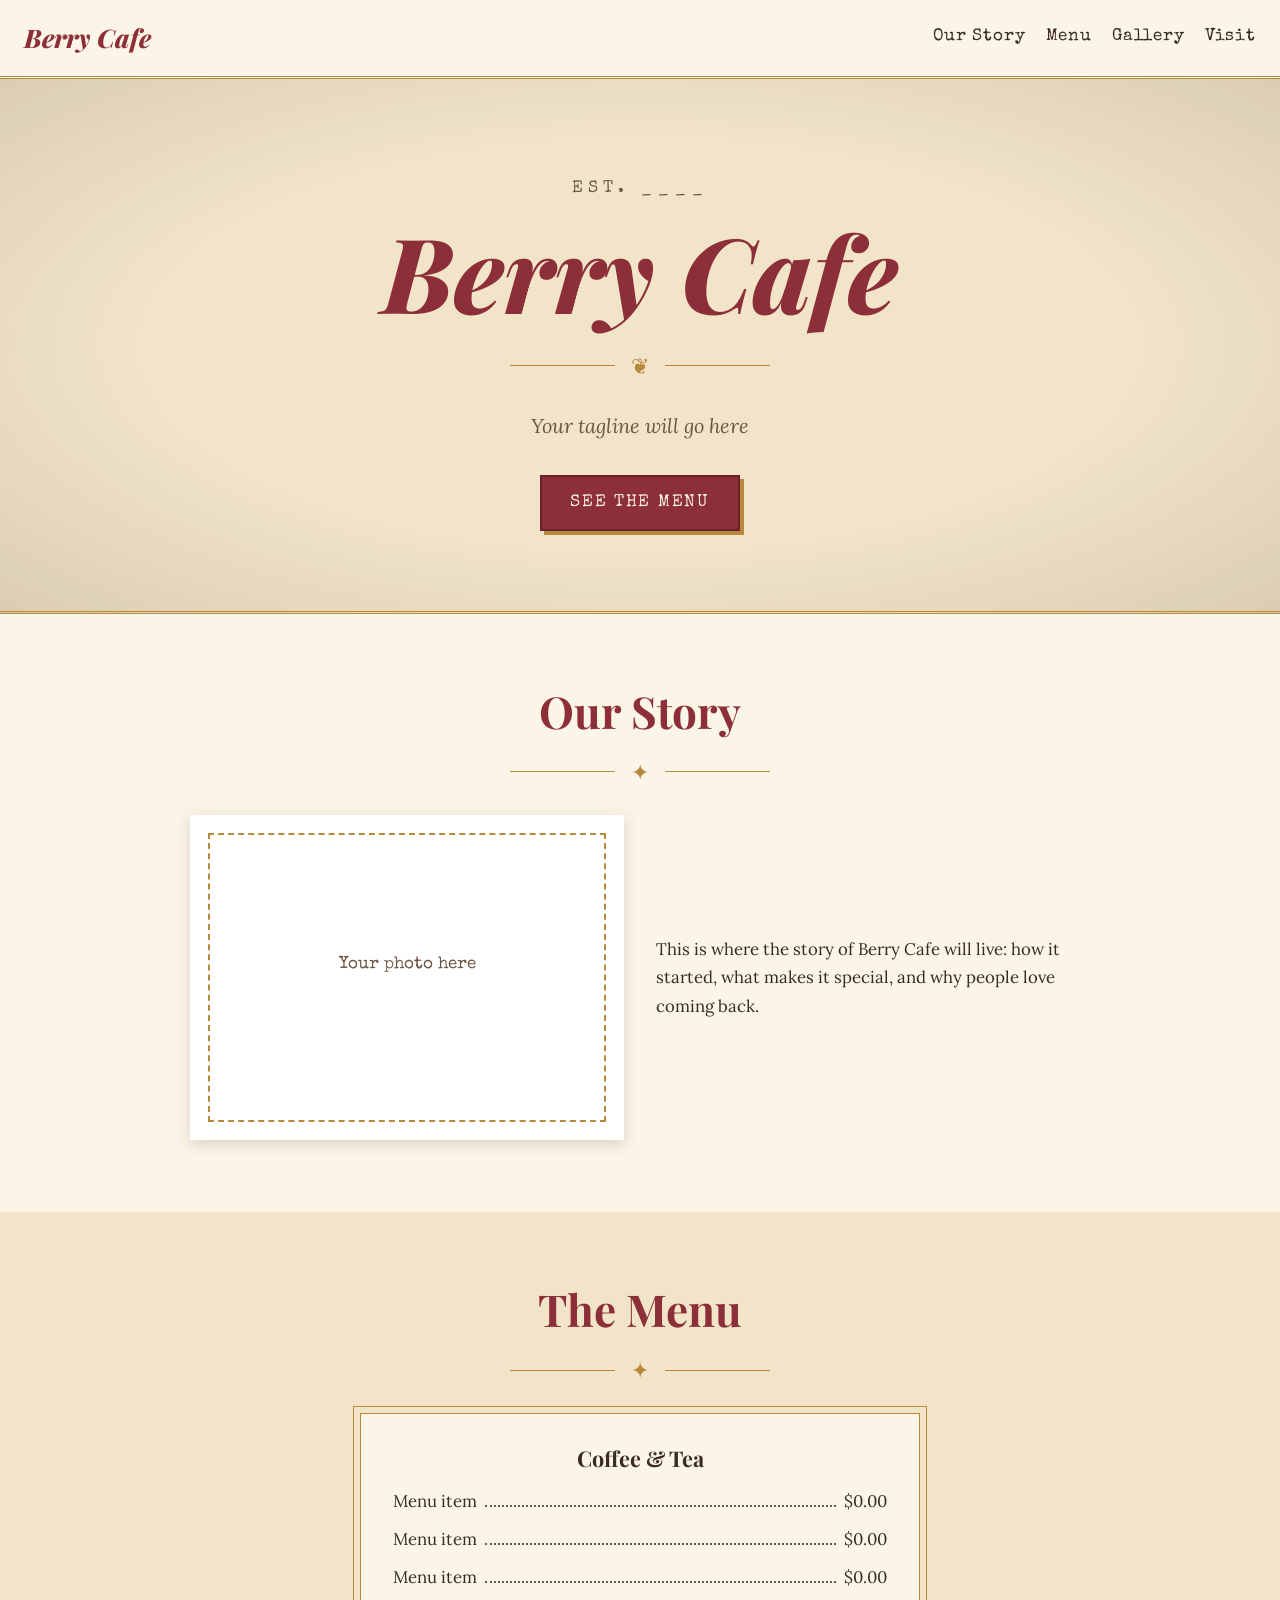
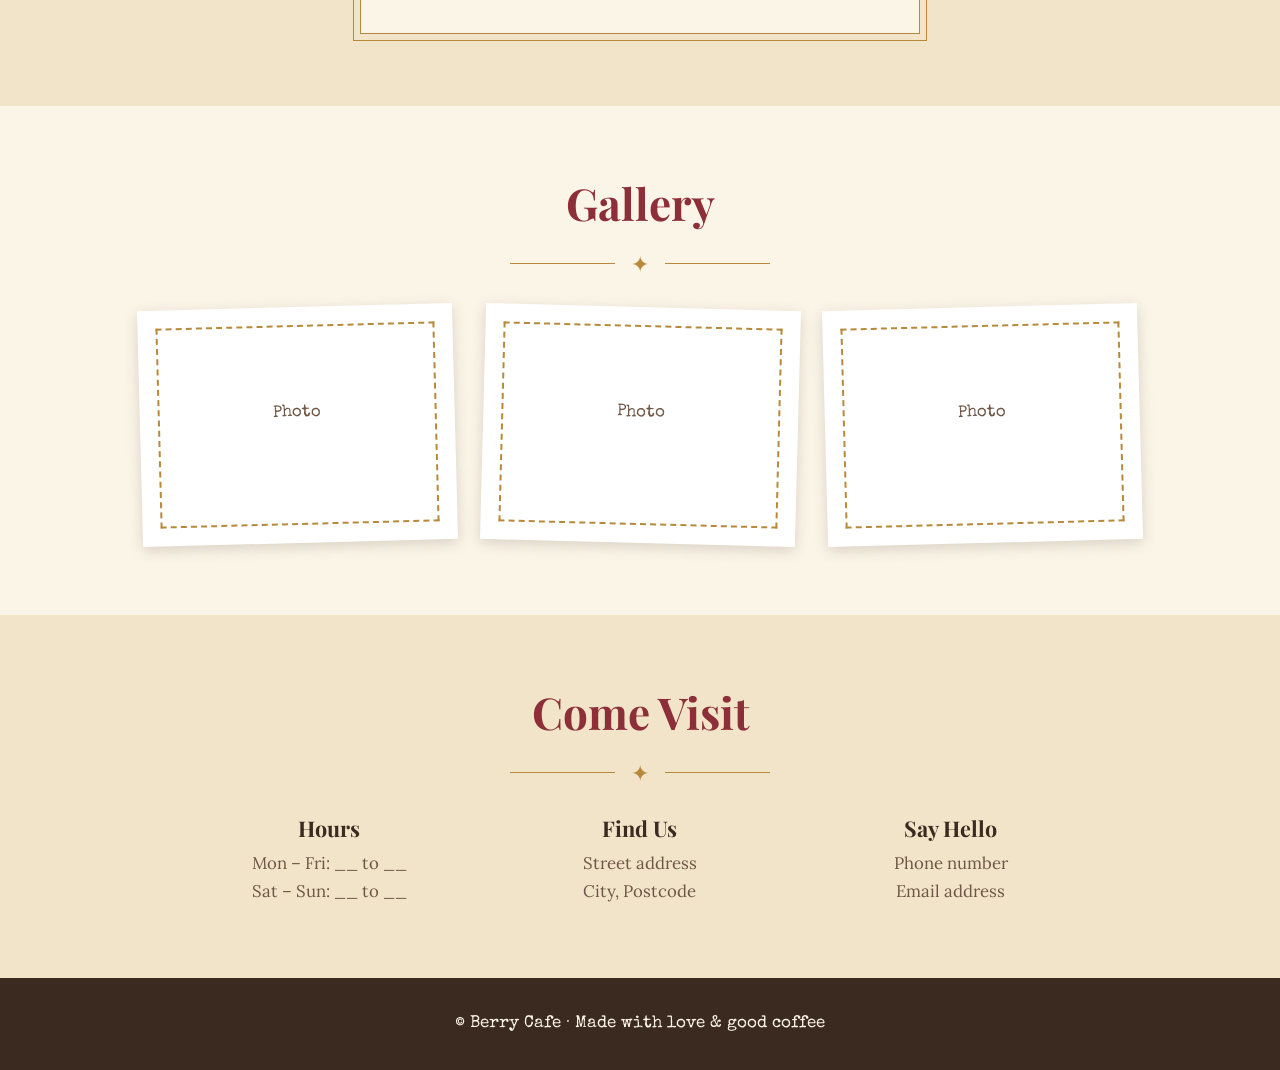
==== index.html @ 7a26924e "Set up Berry Cafe starter site with vintage theme Add a plain HTML/CSS homepage skeleton (hero, stor" ====
<!DOCTYPE html>
<html lang="en">
<head>
  <meta charset="UTF-8">
  <meta name="viewport" content="width=device-width, initial-scale=1.0">
  <title>Berry Cafe</title>
  <meta name="description" content="Berry Cafe — a cozy, vintage-style cafe.">

  <link rel="preconnect" href="https://fonts.googleapis.com">
  <link rel="preconnect" href="https://fonts.gstatic.com" crossorigin>
  <link href="https://fonts.googleapis.com/css2?family=Lora:ital,wght@0,400;0,600;1,400&family=Playfair+Display:ital,wght@0,600;0,800;1,600&family=Special+Elite&display=swap" rel="stylesheet">
  <link rel="stylesheet" href="css/styles.css">
</head>
<body>

  <header class="site-header">
    <a href="#top" class="wordmark">Berry Cafe</a>
    <nav>
      <a href="#story">Our Story</a>
      <a href="#menu">Menu</a>
      <a href="#gallery">Gallery</a>
      <a href="#visit">Visit</a>
    </nav>
  </header>

  <main id="top">

    <!-- HERO: the big welcome banner at the top of the page -->
    <section class="hero">
      <p class="eyebrow">Est. ____</p>
      <h1>Berry Cafe</h1>
      <div class="rule"><span>&#10086;</span></div>
      <p class="tagline">Your tagline will go here</p>
      <a href="#menu" class="button">See the Menu</a>
    </section>

    <!-- OUR STORY -->
    <section id="story" class="section">
      <h2>Our Story</h2>
      <div class="rule"><span>&#10022;</span></div>
      <div class="two-col">
        <div class="photo-frame placeholder">Your photo here</div>
        <p>This is where the story of Berry Cafe will live: how it started, what makes it special, and why people love coming back.</p>
      </div>
    </section>

    <!-- MENU -->
    <section id="menu" class="section section-alt">
      <h2>The Menu</h2>
      <div class="rule"><span>&#10022;</span></div>
      <div class="menu-card">
        <h3>Coffee &amp; Tea</h3>
        <ul class="menu-list">
          <li><span>Menu item</span><span class="dots"></span><span>$0.00</span></li>
          <li><span>Menu item</span><span class="dots"></span><span>$0.00</span></li>
          <li><span>Menu item</span><span class="dots"></span><span>$0.00</span></li>
        </ul>
      </div>
    </section>

    <!-- GALLERY -->
    <section id="gallery" class="section">
      <h2>Gallery</h2>
      <div class="rule"><span>&#10022;</span></div>
      <div class="gallery">
        <div class="photo-frame placeholder">Photo</div>
        <div class="photo-frame placeholder">Photo</div>
        <div class="photo-frame placeholder">Photo</div>
      </div>
    </section>

    <!-- VISIT US -->
    <section id="visit" class="section section-alt">
      <h2>Come Visit</h2>
      <div class="rule"><span>&#10022;</span></div>
      <div class="visit">
        <div>
          <h3>Hours</h3>
          <p>Mon &ndash; Fri: __ to __<br>Sat &ndash; Sun: __ to __</p>
        </div>
        <div>
          <h3>Find Us</h3>
          <p>Street address<br>City, Postcode</p>
        </div>
        <div>
          <h3>Say Hello</h3>
          <p>Phone number<br>Email address</p>
        </div>
      </div>
    </section>

  </main>

  <footer class="site-footer">
    <p>&copy; Berry Cafe &middot; Made with love &amp; good coffee</p>
  </footer>

</body>
</html>
---- css/styles.css ----
/* ==========================================================
   Berry Cafe — styles
   The colors and fonts below set the whole vintage look.
   Change a value here and it updates everywhere on the site.
   ========================================================== */

:root {
  --paper:      #fbf5e8;  /* main background — old paper */
  --cream:      #f1e4c9;  /* alternate section background */
  --ink:        #3b2a20;  /* main text — dark coffee */
  --ink-soft:   #6e5646;  /* softer text */
  --berry:      #8c2f39;  /* signature berry red */
  --berry-dark: #6b1f2a;
  --gold:       #b8893a;  /* antique gold accents */

  --font-display: "Playfair Display", Georgia, serif;
  --font-body:    "Lora", Georgia, serif;
  --font-type:    "Special Elite", "Courier New", monospace;
}

* { box-sizing: border-box; }

html { scroll-behavior: smooth; }

body {
  margin: 0;
  background: var(--paper);
  color: var(--ink);
  font-family: var(--font-body);
  font-size: 1.05rem;
  line-height: 1.7;
}

img { max-width: 100%; display: block; }

h1, h2, h3 {
  font-family: var(--font-display);
  line-height: 1.15;
  margin: 0;
}

/* ---------- Header ---------- */

.site-header {
  position: sticky;
  top: 0;
  z-index: 10;
  display: flex;
  flex-wrap: wrap;
  align-items: center;
  justify-content: space-between;
  gap: 0.75rem 1.5rem;
  padding: 1rem 1.5rem;
  background: var(--paper);
  border-bottom: 3px double var(--gold);
}

.wordmark {
  font-family: var(--font-display);
  font-style: italic;
  font-weight: 800;
  font-size: 1.6rem;
  color: var(--berry);
  text-decoration: none;
}

.site-header nav {
  display: flex;
  flex-wrap: wrap;
  gap: 0.25rem 1.25rem;
}

.site-header nav a {
  font-family: var(--font-type);
  color: var(--ink);
  text-decoration: none;
  letter-spacing: 0.05em;
}

.site-header nav a:hover { color: var(--berry); }

/* ---------- Hero ---------- */

.hero {
  text-align: center;
  padding: 6rem 1.5rem 5rem;
  background:
    radial-gradient(ellipse at center, transparent 55%, rgba(59, 42, 32, 0.12) 100%),
    var(--cream);
  border-bottom: 3px double var(--gold);
}

.eyebrow {
  font-family: var(--font-type);
  letter-spacing: 0.3em;
  text-transform: uppercase;
  color: var(--ink-soft);
  margin: 0 0 0.5rem;
}

.hero h1 {
  font-size: clamp(3rem, 12vw, 6.5rem);
  font-weight: 800;
  font-style: italic;
  color: var(--berry);
}

.tagline {
  font-style: italic;
  font-size: 1.25rem;
  color: var(--ink-soft);
  margin: 0 0 2rem;
}

.button {
  display: inline-block;
  padding: 0.75rem 1.75rem;
  font-family: var(--font-type);
  letter-spacing: 0.1em;
  text-transform: uppercase;
  text-decoration: none;
  color: var(--paper);
  background: var(--berry);
  border: 2px solid var(--berry-dark);
  box-shadow: 4px 4px 0 var(--gold);
  transition: transform 0.15s, box-shadow 0.15s;
}

.button:hover {
  transform: translate(2px, 2px);
  box-shadow: 2px 2px 0 var(--gold);
}

/* ---------- Ornamental divider ---------- */

.rule {
  display: flex;
  align-items: center;
  gap: 1rem;
  max-width: 260px;
  margin: 1rem auto 1.5rem;
  color: var(--gold);
  font-size: 1.4rem;
}

.rule::before,
.rule::after {
  content: "";
  flex: 1;
  border-top: 1px solid var(--gold);
}

/* ---------- Sections ---------- */

.section {
  padding: 4.5rem 1.5rem;
  text-align: center;
}

.section-alt { background: var(--cream); }

.section h2 {
  font-size: clamp(2rem, 6vw, 2.75rem);
  color: var(--berry);
}

.section h3 {
  font-size: 1.35rem;
  margin-bottom: 0.5rem;
}

.two-col {
  display: grid;
  grid-template-columns: 1fr;
  gap: 2rem;
  align-items: center;
  max-width: 900px;
  margin: 0 auto;
  text-align: left;
}

@media (min-width: 720px) {
  .two-col { grid-template-columns: 1fr 1fr; }
}

/* ---------- Photos ---------- */

.photo-frame {
  background: #fff;
  padding: 0.75rem 0.75rem 2.25rem;       /* old instant-photo border */
  box-shadow: 0 4px 14px rgba(59, 42, 32, 0.18);
}

.photo-frame img {
  width: 100%;
  aspect-ratio: 4 / 3;
  object-fit: cover;
  filter: sepia(0.15) saturate(0.95);     /* gentle vintage tint */
}

.placeholder {
  display: grid;
  place-items: center;
  aspect-ratio: 4 / 3;
  font-family: var(--font-type);
  color: var(--ink-soft);
  outline: 2px dashed var(--gold);
  outline-offset: -1.25rem;
}

.gallery {
  display: grid;
  grid-template-columns: repeat(auto-fit, minmax(220px, 1fr));
  gap: 1.75rem;
  max-width: 1000px;
  margin: 0 auto;
}

.gallery .photo-frame:nth-child(odd)  { transform: rotate(-1.5deg); }
.gallery .photo-frame:nth-child(even) { transform: rotate(1.5deg); }

/* ---------- Menu ---------- */

.menu-card {
  max-width: 560px;
  margin: 0 auto;
  padding: 2rem;
  background: var(--paper);
  border: 1px solid var(--gold);
  outline: 1px solid var(--gold);
  outline-offset: 6px;
}

.menu-list {
  list-style: none;
  padding: 0;
  margin: 1rem 0 0;
  text-align: left;
}

.menu-list li {
  display: flex;
  align-items: baseline;
  gap: 0.5rem;
  margin: 0.6rem 0;
}

.menu-list .dots {
  flex: 1;
  border-bottom: 2px dotted var(--ink-soft);
}

/* ---------- Visit ---------- */

.visit {
  display: grid;
  grid-template-columns: repeat(auto-fit, minmax(200px, 1fr));
  gap: 2rem;
  max-width: 900px;
  margin: 0 auto;
}

.visit p { margin: 0; color: var(--ink-soft); }

/* ---------- Footer ---------- */

.site-footer {
  padding: 2rem 1.5rem;
  text-align: center;
  font-family: var(--font-type);
  color: var(--paper);
  background: var(--ink);
}

.site-footer p { margin: 0; }
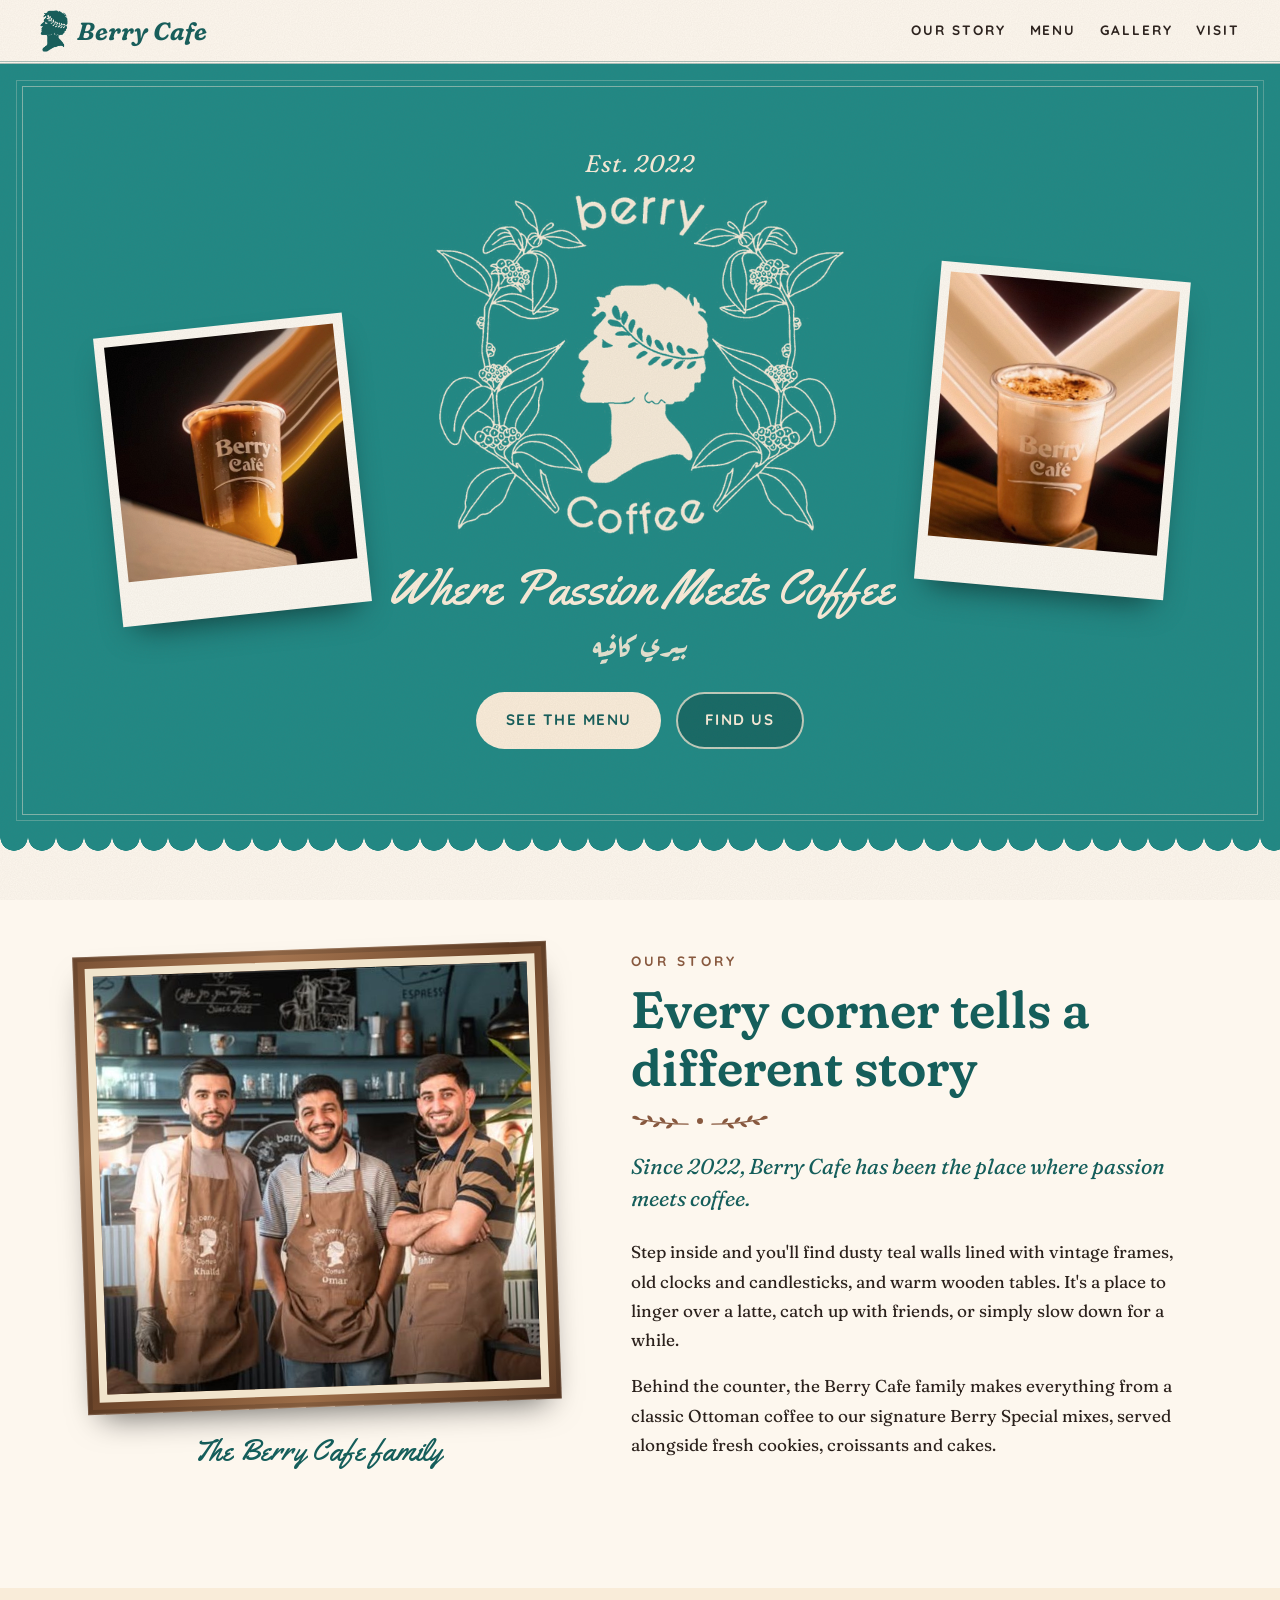
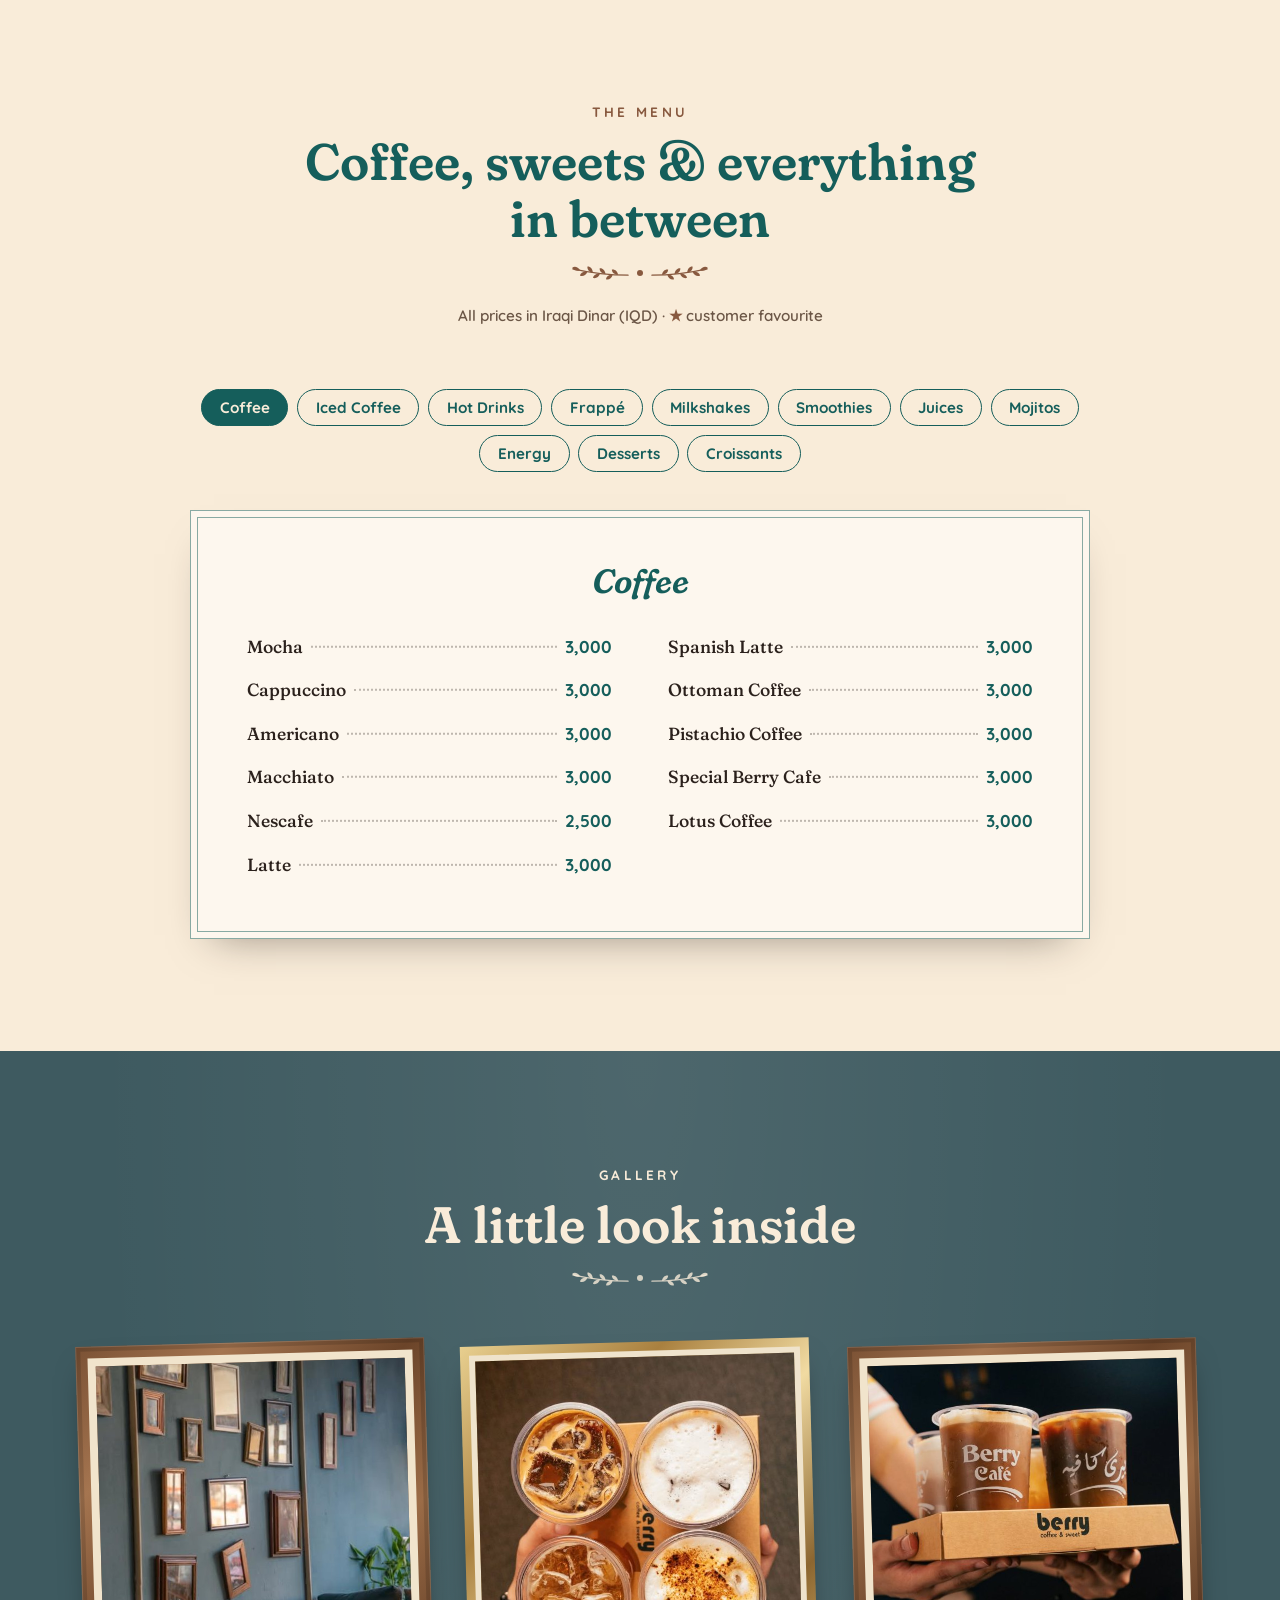
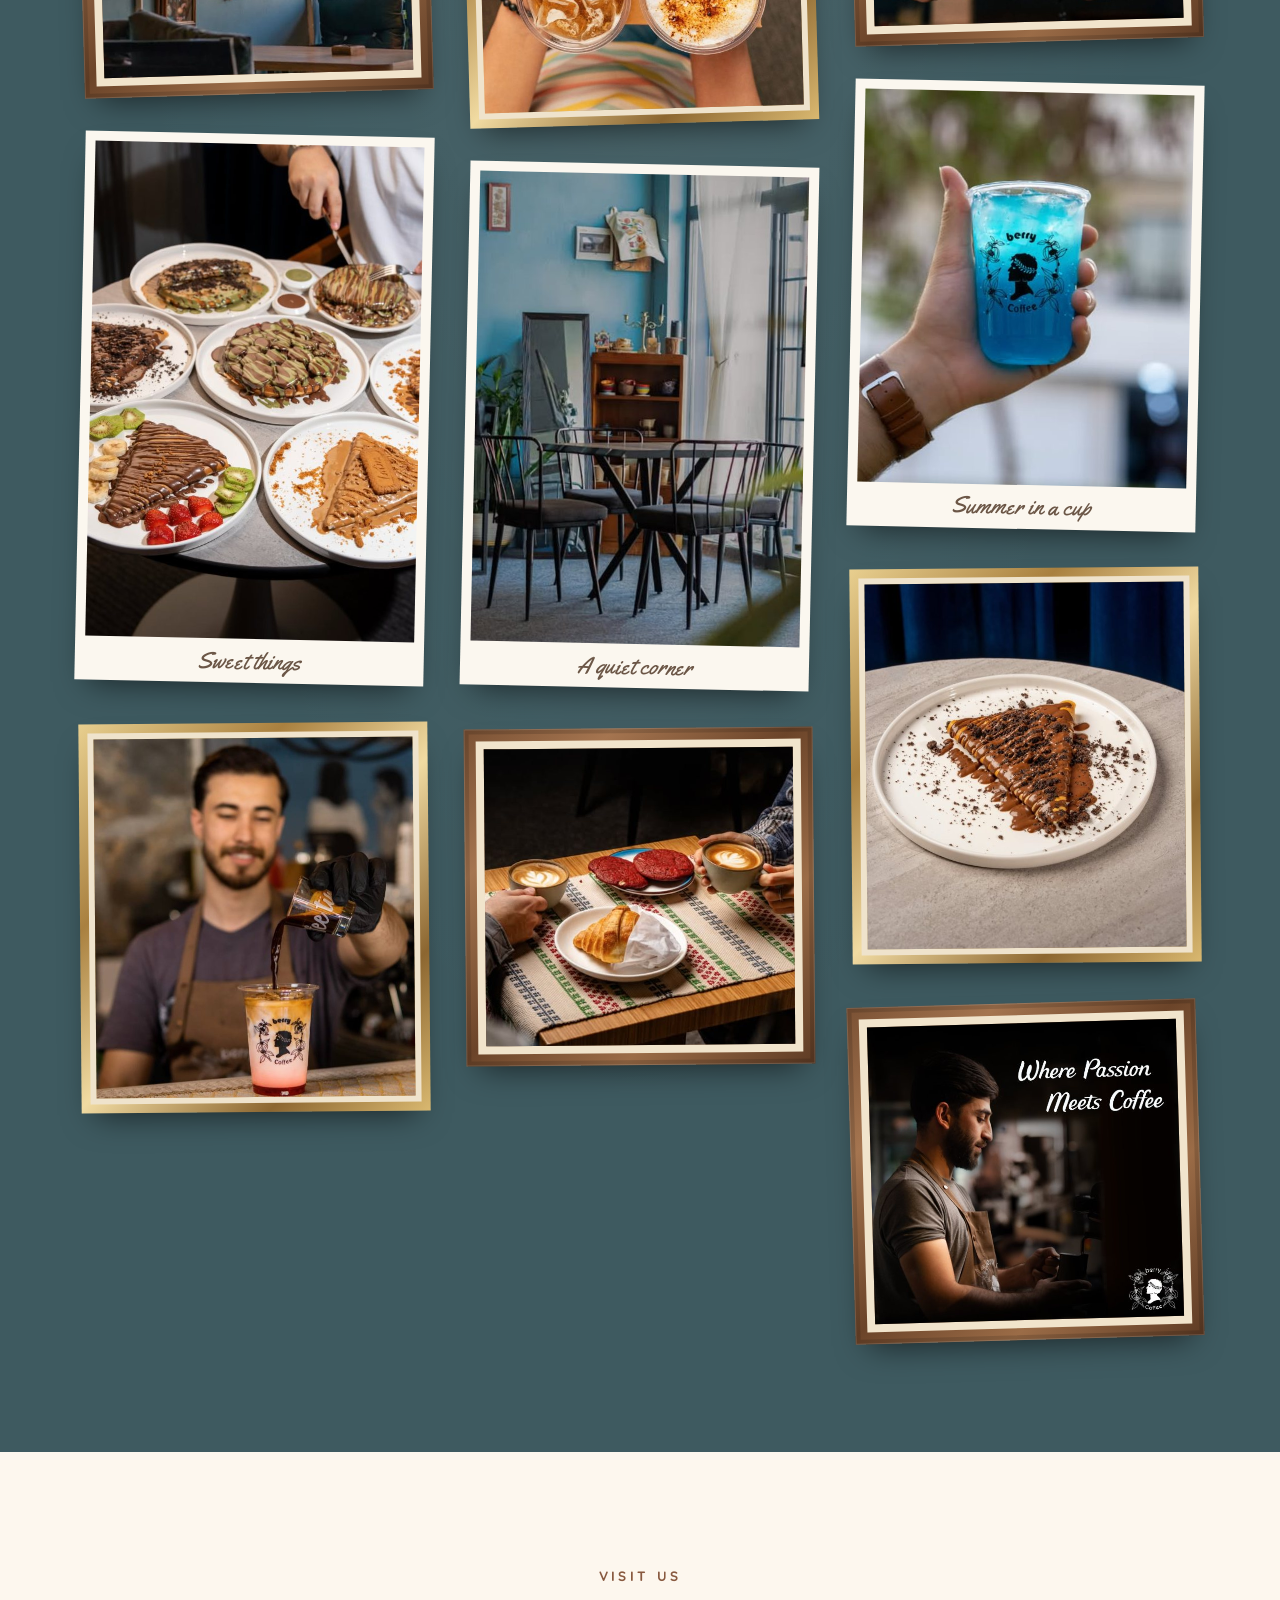
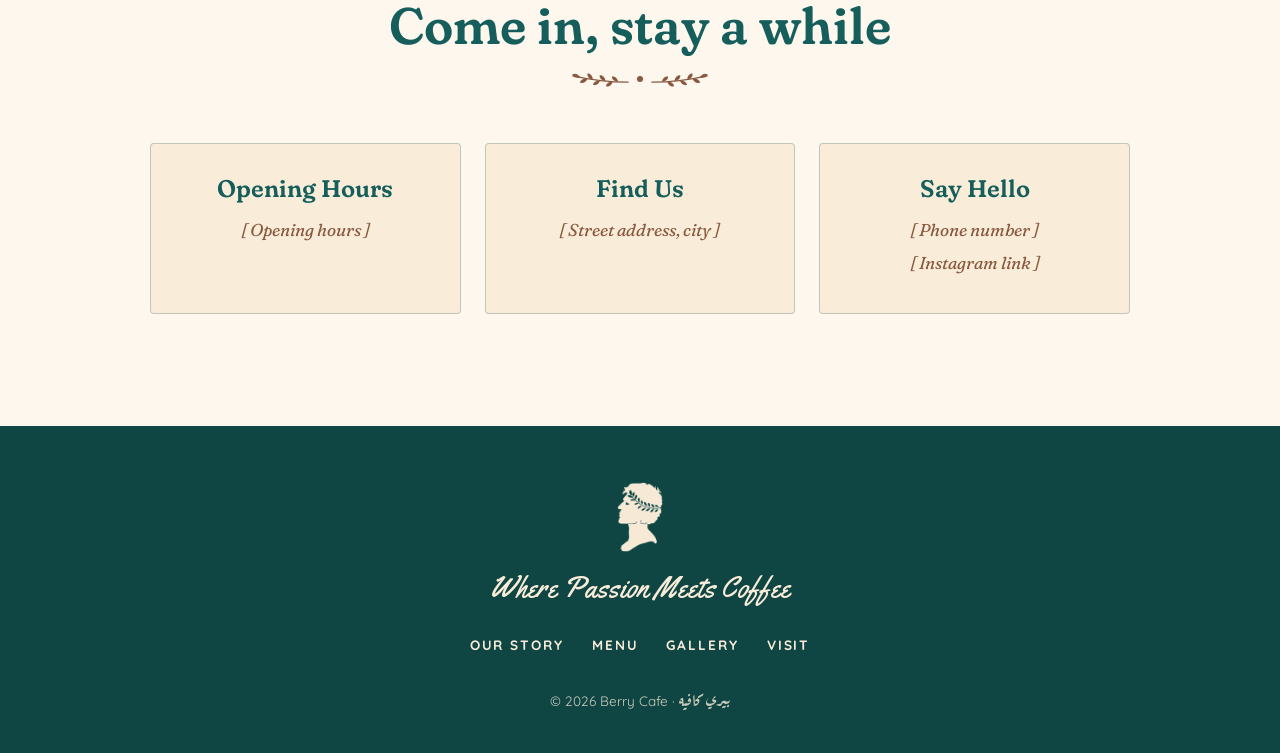
==== commit 9efd2682: "Build Berry Cafe homepage from brand assets Rebuild the site around the uploaded Berry Coffee brandi" ====
--- a/index.html
+++ b/index.html
@@ -3,19 +3,45 @@
 <head>
   <meta charset="UTF-8">
   <meta name="viewport" content="width=device-width, initial-scale=1.0">
-  <title>Berry Cafe</title>
-  <meta name="description" content="Berry Cafe — a cozy, vintage-style cafe.">
+  <title>Berry Cafe | Where Passion Meets Coffee</title>
+  <meta name="description" content="Berry Cafe (بيري كافيه) is a cozy, vintage-style cafe serving hand-crafted coffee, iced lattes, mojitos, cookies, cakes and croissants since 2022.">
+  <meta name="theme-color" content="#208985">
+
+  <link rel="icon" type="image/png" href="images/favicon.png">
+  <link rel="apple-touch-icon" href="images/apple-touch-icon.png">
 
   <link rel="preconnect" href="https://fonts.googleapis.com">
   <link rel="preconnect" href="https://fonts.gstatic.com" crossorigin>
-  <link href="https://fonts.googleapis.com/css2?family=Lora:ital,wght@0,400;0,600;1,400&family=Playfair+Display:ital,wght@0,600;0,800;1,600&family=Special+Elite&display=swap" rel="stylesheet">
+  <link href="https://fonts.googleapis.com/css2?family=Fraunces:ital,opsz,wght,SOFT,WONK@0,9..144,300..800,0..100,0..1;1,9..144,300..800,0..100,0..1&family=Quicksand:wght@500..700&family=Yellowtail&display=swap" rel="stylesheet">
+  <!-- Arabic lettering: only the letters of "بيري كافيه" are downloaded -->
+  <link href="https://fonts.googleapis.com/css2?family=Aref+Ruqaa:wght@700&text=%D8%A8%D9%8A%D8%B1%D9%8A%20%D9%83%D8%A7%D9%81%D9%8A%D9%87&display=swap" rel="stylesheet">
   <link rel="stylesheet" href="css/styles.css">
+  <script>document.documentElement.classList.add('js');</script>
 </head>
 <body>
 
+  <!-- Small laurel sprig used as a decorative divider (drawn from the laurel in the logo) -->
+  <svg width="0" height="0" style="position:absolute" aria-hidden="true">
+    <symbol id="sprig" viewBox="0 0 64 16">
+      <path d="M1 11 C 20 11, 40 9, 62 4" fill="none" stroke="currentColor" stroke-width="1.4" stroke-linecap="round"/>
+      <g fill="currentColor">
+        <path transform="translate(12 10.6) rotate(-40)" d="M0 0 C3 -2.6 7 -2.6 9 0 C7 2.6 3 2.6 0 0Z"/>
+        <path transform="translate(18 10.4) rotate(35)" d="M0 0 C3 -2.6 7 -2.6 9 0 C7 2.6 3 2.6 0 0Z"/>
+        <path transform="translate(26 9.8) rotate(-45)" d="M0 0 C3 -2.6 7 -2.6 9 0 C7 2.6 3 2.6 0 0Z"/>
+        <path transform="translate(32 9.4) rotate(30)" d="M0 0 C3 -2.6 7 -2.6 9 0 C7 2.6 3 2.6 0 0Z"/>
+        <path transform="translate(40 8.2) rotate(-50)" d="M0 0 C3 -2.6 7 -2.6 9 0 C7 2.6 3 2.6 0 0Z"/>
+        <path transform="translate(46 7.4) rotate(25)" d="M0 0 C3 -2.6 7 -2.6 9 0 C7 2.6 3 2.6 0 0Z"/>
+        <path transform="translate(54 5.6) rotate(-20)" d="M0 0 C3 -2.6 7 -2.6 9 0 C7 2.6 3 2.6 0 0Z"/>
+      </g>
+    </symbol>
+  </svg>
+
   <header class="site-header">
-    <a href="#top" class="wordmark">Berry Cafe</a>
-    <nav>
+    <a href="#top" class="brand">
+      <img src="images/logo-mark-teal.png" alt="" width="106" height="160">
+      <span>Berry Cafe</span>
+    </a>
+    <nav aria-label="Main">
       <a href="#story">Our Story</a>
       <a href="#menu">Menu</a>
       <a href="#gallery">Gallery</a>
@@ -25,66 +51,294 @@
 
   <main id="top">
 
-    <!-- HERO: the big welcome banner at the top of the page -->
+    <!-- ============ WELCOME BANNER ============ -->
     <section class="hero">
-      <p class="eyebrow">Est. ____</p>
-      <h1>Berry Cafe</h1>
-      <div class="rule"><span>&#10086;</span></div>
-      <p class="tagline">Your tagline will go here</p>
-      <a href="#menu" class="button">See the Menu</a>
-    </section>
-
-    <!-- OUR STORY -->
-    <section id="story" class="section">
-      <h2>Our Story</h2>
-      <div class="rule"><span>&#10022;</span></div>
-      <div class="two-col">
-        <div class="photo-frame placeholder">Your photo here</div>
-        <p>This is where the story of Berry Cafe will live: how it started, what makes it special, and why people love coming back.</p>
-      </div>
-    </section>
-
-    <!-- MENU -->
-    <section id="menu" class="section section-alt">
-      <h2>The Menu</h2>
-      <div class="rule"><span>&#10022;</span></div>
-      <div class="menu-card">
-        <h3>Coffee &amp; Tea</h3>
-        <ul class="menu-list">
-          <li><span>Menu item</span><span class="dots"></span><span>$0.00</span></li>
-          <li><span>Menu item</span><span class="dots"></span><span>$0.00</span></li>
-          <li><span>Menu item</span><span class="dots"></span><span>$0.00</span></li>
-        </ul>
-      </div>
-    </section>
-
-    <!-- GALLERY -->
-    <section id="gallery" class="section">
-      <h2>Gallery</h2>
-      <div class="rule"><span>&#10022;</span></div>
-      <div class="gallery">
-        <div class="photo-frame placeholder">Photo</div>
-        <div class="photo-frame placeholder">Photo</div>
-        <div class="photo-frame placeholder">Photo</div>
-      </div>
-    </section>
-
-    <!-- VISIT US -->
-    <section id="visit" class="section section-alt">
-      <h2>Come Visit</h2>
-      <div class="rule"><span>&#10022;</span></div>
-      <div class="visit">
-        <div>
-          <h3>Hours</h3>
-          <p>Mon &ndash; Fri: __ to __<br>Sat &ndash; Sun: __ to __</p>
-        </div>
-        <div>
-          <h3>Find Us</h3>
-          <p>Street address<br>City, Postcode</p>
-        </div>
-        <div>
-          <h3>Say Hello</h3>
-          <p>Phone number<br>Email address</p>
+      <div class="hero-inner">
+        <div class="hero-photo hero-photo--left frame frame--polaroid">
+          <img src="images/berry-cafe-iced.jpg" alt="An iced coffee in a Berry Café cup" width="560" height="575">
+        </div>
+
+        <div class="hero-center">
+          <p class="hero-est">Est. 2022</p>
+          <h1 class="hero-logo">
+            <img src="images/logo-emblem-cream.png" alt="Berry Cafe" width="560" height="469">
+          </h1>
+          <p class="hero-tagline">Where Passion Meets Coffee</p>
+          <p class="hero-arabic" lang="ar" dir="rtl">بيري كافيه</p>
+          <div class="hero-actions">
+            <a class="btn btn--cream" href="#menu">See the Menu</a>
+            <a class="btn btn--ghost" href="#visit">Find Us</a>
+          </div>
+        </div>
+
+        <div class="hero-photo hero-photo--right frame frame--polaroid">
+          <img src="images/berry-cafe-cappuccino.jpg" alt="A frothy iced coffee dusted with cinnamon in a Berry Café cup" width="495" height="570">
+        </div>
+      </div>
+    </section>
+
+    <!-- ============ OUR STORY ============ -->
+    <section id="story" class="section section--paper">
+      <div class="container story">
+        <figure class="story-photo">
+          <div class="frame frame--wood">
+            <img src="images/team.jpg" alt="Three smiling baristas in Berry Coffee aprons in front of the counter" width="613" height="590" loading="lazy">
+          </div>
+          <figcaption>The Berry Cafe family</figcaption>
+        </figure>
+
+        <div class="story-text">
+          <p class="kicker">Our Story</p>
+          <h2>Every corner tells a different story</h2>
+          <div class="ornament ornament--left" aria-hidden="true">
+            <svg class="flip"><use href="#sprig"/></svg><span></span><svg><use href="#sprig"/></svg>
+          </div>
+          <p class="lead">Since 2022, Berry Cafe has been the place where passion meets coffee.</p>
+          <p>Step inside and you'll find dusty teal walls lined with vintage frames, old clocks and candlesticks, and warm wooden tables. It's a place to linger over a latte, catch up with friends, or simply slow down for a while.</p>
+          <p>Behind the counter, the Berry Cafe family makes everything from a classic Ottoman coffee to our signature Berry Special mixes, served alongside fresh cookies, croissants and cakes.</p>
+        </div>
+      </div>
+    </section>
+
+    <!-- ============ MENU ============ -->
+    <section id="menu" class="section section--cream">
+      <div class="container">
+        <header class="section-head">
+          <p class="kicker">The Menu</p>
+          <h2>Coffee, sweets &amp; everything in between</h2>
+          <div class="ornament" aria-hidden="true">
+            <svg class="flip"><use href="#sprig"/></svg><span></span><svg><use href="#sprig"/></svg>
+          </div>
+          <p class="menu-note">All prices in Iraqi Dinar (IQD) &middot; <span class="pop" aria-hidden="true">&#9733;</span> customer favourite</p>
+        </header>
+
+        <div class="menu-tabs" role="tablist" aria-label="Menu categories">
+          <button class="menu-tab" role="tab" id="tab-coffee" aria-controls="menu-coffee" aria-selected="true">Coffee</button>
+          <button class="menu-tab" role="tab" id="tab-iced" aria-controls="menu-iced" aria-selected="false" tabindex="-1">Iced Coffee</button>
+          <button class="menu-tab" role="tab" id="tab-hot" aria-controls="menu-hot" aria-selected="false" tabindex="-1">Hot Drinks</button>
+          <button class="menu-tab" role="tab" id="tab-frappe" aria-controls="menu-frappe" aria-selected="false" tabindex="-1">Frappé</button>
+          <button class="menu-tab" role="tab" id="tab-shakes" aria-controls="menu-shakes" aria-selected="false" tabindex="-1">Milkshakes</button>
+          <button class="menu-tab" role="tab" id="tab-smoothies" aria-controls="menu-smoothies" aria-selected="false" tabindex="-1">Smoothies</button>
+          <button class="menu-tab" role="tab" id="tab-juices" aria-controls="menu-juices" aria-selected="false" tabindex="-1">Juices</button>
+          <button class="menu-tab" role="tab" id="tab-mojitos" aria-controls="menu-mojitos" aria-selected="false" tabindex="-1">Mojitos</button>
+          <button class="menu-tab" role="tab" id="tab-energy" aria-controls="menu-energy" aria-selected="false" tabindex="-1">Energy</button>
+          <button class="menu-tab" role="tab" id="tab-desserts" aria-controls="menu-desserts" aria-selected="false" tabindex="-1">Desserts</button>
+          <button class="menu-tab" role="tab" id="tab-croissants" aria-controls="menu-croissants" aria-selected="false" tabindex="-1">Croissants</button>
+        </div>
+
+        <div class="menu-card">
+          <div class="menu-panel" role="tabpanel" id="menu-coffee" aria-labelledby="tab-coffee">
+            <h3>Coffee</h3>
+            <ul class="menu-list menu-list--two">
+              <li><span class="item">Mocha</span><span class="dots" aria-hidden="true"></span><span class="price">3,000</span></li>
+              <li><span class="item">Cappuccino</span><span class="dots" aria-hidden="true"></span><span class="price">3,000</span></li>
+              <li><span class="item">Americano</span><span class="dots" aria-hidden="true"></span><span class="price">3,000</span></li>
+              <li><span class="item">Macchiato</span><span class="dots" aria-hidden="true"></span><span class="price">3,000</span></li>
+              <li><span class="item">Nescafe</span><span class="dots" aria-hidden="true"></span><span class="price">2,500</span></li>
+              <li><span class="item">Latte</span><span class="dots" aria-hidden="true"></span><span class="price">3,000</span></li>
+              <li><span class="item">Spanish Latte</span><span class="dots" aria-hidden="true"></span><span class="price">3,000</span></li>
+              <li><span class="item">Ottoman Coffee</span><span class="dots" aria-hidden="true"></span><span class="price">3,000</span></li>
+              <li><span class="item">Pistachio Coffee</span><span class="dots" aria-hidden="true"></span><span class="price">3,000</span></li>
+              <li><span class="item">Special Berry Cafe</span><span class="dots" aria-hidden="true"></span><span class="price">3,000</span></li>
+              <li><span class="item">Lotus Coffee</span><span class="dots" aria-hidden="true"></span><span class="price">3,000</span></li>
+            </ul>
+          </div>
+          <div class="menu-panel" role="tabpanel" id="menu-iced" aria-labelledby="tab-iced">
+            <h3>Iced Coffee</h3>
+            <ul class="menu-list menu-list--two">
+              <li><span class="item">Iced Apricot Latte</span><span class="dots" aria-hidden="true"></span><span class="price">3,500</span></li>
+              <li><span class="item">Iced Americano</span><span class="dots" aria-hidden="true"></span><span class="price">3,000</span></li>
+              <li><span class="item">Pistachio Iced Coffee</span><span class="dots" aria-hidden="true"></span><span class="price">3,500</span></li>
+              <li><span class="item">Iced Latte</span><span class="dots" aria-hidden="true"></span><span class="price">3,000</span></li>
+              <li><span class="item">Caramel Iced Latte <span class="pop" title="Customer favourite">&#9733;<span class="sr-only"> Customer favourite</span></span></span><span class="dots" aria-hidden="true"></span><span class="price">3,000</span></li>
+              <li><span class="item">Vanilla Iced Latte <span class="pop" title="Customer favourite">&#9733;<span class="sr-only"> Customer favourite</span></span></span><span class="dots" aria-hidden="true"></span><span class="price">3,000</span></li>
+              <li><span class="item">Hazelnut Iced Latte</span><span class="dots" aria-hidden="true"></span><span class="price">3,000</span></li>
+              <li><span class="item">Cookies Iced Latte</span><span class="dots" aria-hidden="true"></span><span class="price">3,000</span></li>
+              <li><span class="item">Pistachio Iced Latte</span><span class="dots" aria-hidden="true"></span><span class="price">3,000</span></li>
+              <li><span class="item">Rose Iced Latte</span><span class="dots" aria-hidden="true"></span><span class="price">3,000</span></li>
+            </ul>
+          </div>
+          <div class="menu-panel" role="tabpanel" id="menu-hot" aria-labelledby="tab-hot">
+            <h3>Hot Drinks</h3>
+            <ul class="menu-list">
+              <li><span class="item">Sahlab</span><span class="dots" aria-hidden="true"></span><span class="price">2,500</span></li>
+              <li><span class="item">Hot Chocolate</span><span class="dots" aria-hidden="true"></span><span class="price">3,000</span></li>
+            </ul>
+          </div>
+          <div class="menu-panel" role="tabpanel" id="menu-frappe" aria-labelledby="tab-frappe">
+            <h3>Frappé</h3>
+            <ul class="menu-list menu-list--two">
+              <li><span class="item">Caramel Frappé</span><span class="dots" aria-hidden="true"></span><span class="price">3,500</span></li>
+              <li><span class="item">Vanilla Frappé</span><span class="dots" aria-hidden="true"></span><span class="price">3,500</span></li>
+              <li><span class="item">Hazelnut Frappé</span><span class="dots" aria-hidden="true"></span><span class="price">3,500</span></li>
+              <li><span class="item">Rose Frappé</span><span class="dots" aria-hidden="true"></span><span class="price">3,500</span></li>
+              <li><span class="item">Cookies Frappé</span><span class="dots" aria-hidden="true"></span><span class="price">3,500</span></li>
+              <li><span class="item">Chocolate Frappé</span><span class="dots" aria-hidden="true"></span><span class="price">3,500</span></li>
+              <li><span class="item">Coconut &amp; Chocolate Frappé</span><span class="dots" aria-hidden="true"></span><span class="price">4,000</span></li>
+            </ul>
+          </div>
+          <div class="menu-panel" role="tabpanel" id="menu-shakes" aria-labelledby="tab-shakes">
+            <h3>Milkshakes</h3>
+            <ul class="menu-list menu-list--two">
+              <li><span class="item">Nutella Milkshake</span><span class="dots" aria-hidden="true"></span><span class="price">4,000</span></li>
+              <li><span class="item">Kinder Milkshake</span><span class="dots" aria-hidden="true"></span><span class="price">4,000</span></li>
+              <li><span class="item">Oreo Milkshake</span><span class="dots" aria-hidden="true"></span><span class="price">4,000</span></li>
+              <li><span class="item">Lotus Milkshake</span><span class="dots" aria-hidden="true"></span><span class="price">4,000</span></li>
+              <li><span class="item">Kit Kat Milkshake</span><span class="dots" aria-hidden="true"></span><span class="price">4,000</span></li>
+              <li><span class="item">Strawberry Milkshake</span><span class="dots" aria-hidden="true"></span><span class="price">4,000</span></li>
+              <li><span class="item">Pistachio Milkshake</span><span class="dots" aria-hidden="true"></span><span class="price">4,000</span></li>
+              <li><span class="item">Special Berry Cafe Milkshake</span><span class="dots" aria-hidden="true"></span><span class="price">4,500</span></li>
+              <li><span class="item">Energy Milkshake</span><span class="dots" aria-hidden="true"></span><span class="price">4,500</span></li>
+            </ul>
+          </div>
+          <div class="menu-panel" role="tabpanel" id="menu-smoothies" aria-labelledby="tab-smoothies">
+            <h3>Smoothies</h3>
+            <ul class="menu-list menu-list--two">
+              <li><span class="item">Mango Smoothie</span><span class="dots" aria-hidden="true"></span><span class="price">3,500</span></li>
+              <li><span class="item">Strawberry Smoothie</span><span class="dots" aria-hidden="true"></span><span class="price">3,500</span></li>
+              <li><span class="item">Apple Smoothie</span><span class="dots" aria-hidden="true"></span><span class="price">3,500</span></li>
+              <li><span class="item">Blueberry Smoothie</span><span class="dots" aria-hidden="true"></span><span class="price">3,500</span></li>
+              <li><span class="item">Coconut Smoothie</span><span class="dots" aria-hidden="true"></span><span class="price">3,500</span></li>
+              <li><span class="item">Watermelon Smoothie</span><span class="dots" aria-hidden="true"></span><span class="price">3,500</span></li>
+              <li><span class="item">Lemon &amp; Apple Smoothie</span><span class="dots" aria-hidden="true"></span><span class="price">3,500</span></li>
+              <li><span class="item">Berry Special Smoothie Mix</span><span class="dots" aria-hidden="true"></span><span class="price">3,500</span></li>
+            </ul>
+          </div>
+          <div class="menu-panel" role="tabpanel" id="menu-juices" aria-labelledby="tab-juices">
+            <h3>Fresh Juices</h3>
+            <ul class="menu-list">
+              <li><span class="item">Orange Juice <span class="pop" title="Customer favourite">&#9733;<span class="sr-only"> Customer favourite</span></span></span><span class="dots" aria-hidden="true"></span><span class="price">3,000</span></li>
+              <li><span class="item">Lemon Juice</span><span class="dots" aria-hidden="true"></span><span class="price">3,000</span></li>
+              <li><span class="item">Orange &amp; Lemon Juice</span><span class="dots" aria-hidden="true"></span><span class="price">3,500</span></li>
+              <li><span class="item">Banana &amp; Nestle Juice</span><span class="dots" aria-hidden="true"></span><span class="price">3,500</span></li>
+              <li><span class="item">Banana &amp; Milk Juice</span><span class="dots" aria-hidden="true"></span><span class="price">3,000</span></li>
+            </ul>
+          </div>
+          <div class="menu-panel" role="tabpanel" id="menu-mojitos" aria-labelledby="tab-mojitos">
+            <h3>Mojitos</h3>
+            <ul class="menu-list menu-list--two">
+              <li><span class="item">Mango Mojito</span><span class="dots" aria-hidden="true"></span><span class="price">3,000</span></li>
+              <li><span class="item">Blue Bojito</span><span class="dots" aria-hidden="true"></span><span class="price">3,000</span></li>
+              <li><span class="item">Kiwi Mojito</span><span class="dots" aria-hidden="true"></span><span class="price">3,000</span></li>
+              <li><span class="item">Pineapple Mojito</span><span class="dots" aria-hidden="true"></span><span class="price">3,000</span></li>
+              <li><span class="item">Strawberry Mojito</span><span class="dots" aria-hidden="true"></span><span class="price">3,000</span></li>
+              <li><span class="item">Pomegranate Mojito</span><span class="dots" aria-hidden="true"></span><span class="price">3,000</span></li>
+              <li><span class="item">Lemon &amp; Mint Mojito</span><span class="dots" aria-hidden="true"></span><span class="price">3,000</span></li>
+              <li><span class="item">Berry Special Mojito Mix</span><span class="dots" aria-hidden="true"></span><span class="price">3,000</span></li>
+            </ul>
+          </div>
+          <div class="menu-panel" role="tabpanel" id="menu-energy" aria-labelledby="tab-energy">
+            <h3>Energy Drinks</h3>
+            <ul class="menu-list">
+              <li><span class="item">Tiger</span><span class="dots" aria-hidden="true"></span><span class="price">2,000</span></li>
+              <li><span class="item">Red Bull</span><span class="dots" aria-hidden="true"></span><span class="price">3,500</span></li>
+              <li><span class="item">Mexican Tiger</span><span class="dots" aria-hidden="true"></span><span class="price">2,500</span></li>
+              <li><span class="item">Mint Mexican Tiger</span><span class="dots" aria-hidden="true"></span><span class="price">3,000</span></li>
+              <li><span class="item">Pomegranate Mexican Tiger</span><span class="dots" aria-hidden="true"></span><span class="price">3,500</span></li>
+              <li><span class="item">Black Mexican Tiger</span><span class="dots" aria-hidden="true"></span><span class="price">2,000</span></li>
+            </ul>
+          </div>
+          <div class="menu-panel" role="tabpanel" id="menu-desserts" aria-labelledby="tab-desserts">
+            <h3>Desserts</h3>
+            <ul class="menu-list menu-list--two">
+              <li><span class="item">Banana Bread</span><span class="dots" aria-hidden="true"></span><span class="price">2,500</span></li>
+              <li><span class="item">Brownie Cookies <span class="pop" title="Customer favourite">&#9733;<span class="sr-only"> Customer favourite</span></span></span><span class="dots" aria-hidden="true"></span><span class="price">2,500</span></li>
+              <li><span class="item">Dark Cookies <span class="pop" title="Customer favourite">&#9733;<span class="sr-only"> Customer favourite</span></span></span><span class="dots" aria-hidden="true"></span><span class="price">2,500</span></li>
+              <li><span class="item">Red Velvet Cookies</span><span class="dots" aria-hidden="true"></span><span class="price">2,500</span></li>
+              <li><span class="item">Sutlach</span><span class="dots" aria-hidden="true"></span><span class="price">2,500</span></li>
+              <li><span class="item">Tres Leches <span class="pop" title="Customer favourite">&#9733;<span class="sr-only"> Customer favourite</span></span></span><span class="dots" aria-hidden="true"></span><span class="price">2,500</span></li>
+              <li><span class="item">Cheesecake <span class="pop" title="Customer favourite">&#9733;<span class="sr-only"> Customer favourite</span></span></span><span class="dots" aria-hidden="true"></span><span class="price">3,000</span><small class="note">Flavour depends on the day</small></li>
+              <li><span class="item">Nutella Cake <span class="pop" title="Customer favourite">&#9733;<span class="sr-only"> Customer favourite</span></span></span><span class="dots" aria-hidden="true"></span><span class="price">3,500</span></li>
+              <li><span class="item">Tres Leches Cake</span><span class="dots" aria-hidden="true"></span><span class="price">2,500</span></li>
+              <li><span class="item">Chocolate Pancake</span><span class="dots" aria-hidden="true"></span><span class="price">4,000</span></li>
+            </ul>
+          </div>
+          <div class="menu-panel" role="tabpanel" id="menu-croissants" aria-labelledby="tab-croissants">
+            <h3>Croissants</h3>
+            <ul class="menu-list">
+              <li><span class="item">Cheese Croissant</span><span class="dots" aria-hidden="true"></span><span class="price">2,500</span></li>
+              <li><span class="item">Chocolate Croissant <span class="pop" title="Customer favourite">&#9733;<span class="sr-only"> Customer favourite</span></span></span><span class="dots" aria-hidden="true"></span><span class="price">2,500</span></li>
+            </ul>
+          </div>
+        </div>
+      </div>
+    </section>
+
+    <!-- ============ GALLERY ============ -->
+    <section id="gallery" class="section section--wall">
+      <div class="container">
+        <header class="section-head section-head--light">
+          <p class="kicker">Gallery</p>
+          <h2>A little look inside</h2>
+          <div class="ornament" aria-hidden="true">
+            <svg class="flip"><use href="#sprig"/></svg><span></span><svg><use href="#sprig"/></svg>
+          </div>
+        </header>
+
+        <div class="gallery-wall">
+          <figure class="frame frame--wood">
+            <img src="images/interior-frames.jpg" alt="A teal wall covered in vintage picture frames" width="560" height="565" loading="lazy">
+          </figure>
+          <figure class="frame frame--polaroid">
+            <img src="images/crepes.jpg" alt="A table full of crepes and pancakes drizzled with chocolate, pistachio and Lotus" width="522" height="785" loading="lazy">
+            <figcaption>Sweet things</figcaption>
+          </figure>
+          <figure class="frame frame--gold">
+            <img src="images/barista-pour.jpg" alt="A smiling barista pouring espresso over an iced latte" width="606" height="682" loading="lazy">
+          </figure>
+          <figure class="frame frame--gold">
+            <img src="images/iced-drinks.jpg" alt="Four iced coffees seen from above in a Berry carrier" width="530" height="585" loading="lazy">
+          </figure>
+          <figure class="frame frame--polaroid">
+            <img src="images/interior-corner.jpg" alt="A quiet corner with a dining table, vintage shelf and candlesticks" width="515" height="735" loading="lazy">
+            <figcaption>A quiet corner</figcaption>
+          </figure>
+          <figure class="frame frame--wood">
+            <img src="images/lattes-cookies.jpg" alt="Two lattes with red velvet cookies and a croissant on a woven table runner" width="607" height="582" loading="lazy">
+          </figure>
+          <figure class="frame frame--wood">
+            <img src="images/cups-carrier.jpg" alt="Iced coffees in Berry Café cups with English and Arabic lettering" width="563" height="473" loading="lazy">
+          </figure>
+          <figure class="frame frame--polaroid">
+            <img src="images/blue-mojito.jpg" alt="A bright blue iced drink in a Berry Coffee cup" width="577" height="688" loading="lazy">
+            <figcaption>Summer in a cup</figcaption>
+          </figure>
+          <figure class="frame frame--gold">
+            <img src="images/chocolate-crepe.jpg" alt="A chocolate crepe topped with cookie crumbs" width="552" height="631" loading="lazy">
+          </figure>
+          <figure class="frame frame--wood">
+            <img src="images/barista-passion.jpg" alt="A barista steaming milk, with the words Where Passion Meets Coffee" width="615" height="590" loading="lazy">
+          </figure>
+        </div>
+      </div>
+    </section>
+
+    <!-- ============ VISIT US ============ -->
+    <!-- Items marked class="todo" are placeholders waiting for real details -->
+    <section id="visit" class="section section--paper">
+      <div class="container">
+        <header class="section-head">
+          <p class="kicker">Visit Us</p>
+          <h2>Come in, stay a while</h2>
+          <div class="ornament" aria-hidden="true">
+            <svg class="flip"><use href="#sprig"/></svg><span></span><svg><use href="#sprig"/></svg>
+          </div>
+        </header>
+
+        <div class="visit-grid">
+          <div class="visit-card">
+            <h3>Opening Hours</h3>
+            <p class="todo">Opening hours</p>
+          </div>
+          <div class="visit-card">
+            <h3>Find Us</h3>
+            <p class="todo">Street address, city</p>
+          </div>
+          <div class="visit-card">
+            <h3>Say Hello</h3>
+            <p class="todo">Phone number</p>
+            <p class="todo">Instagram link</p>
+          </div>
         </div>
       </div>
     </section>
@@ -92,8 +346,17 @@
   </main>
 
   <footer class="site-footer">
-    <p>&copy; Berry Cafe &middot; Made with love &amp; good coffee</p>
+    <img src="images/logo-mark-cream.png" alt="" width="106" height="160" loading="lazy">
+    <p class="footer-tagline">Where Passion Meets Coffee</p>
+    <nav aria-label="Footer">
+      <a href="#story">Our Story</a>
+      <a href="#menu">Menu</a>
+      <a href="#gallery">Gallery</a>
+      <a href="#visit">Visit</a>
+    </nav>
+    <p class="footer-copy">&copy; 2026 Berry Cafe &middot; <span lang="ar" dir="rtl">بيري كافيه</span></p>
   </footer>
 
+  <script src="js/main.js" defer></script>
 </body>
 </html>
--- a/css/styles.css
+++ b/css/styles.css
@@ -1,22 +1,33 @@
 /* ==========================================================
    Berry Cafe — styles
-   The colors and fonts below set the whole vintage look.
+   The colors and fonts below set the whole look.
    Change a value here and it updates everywhere on the site.
    ========================================================== */
 
 :root {
-  --paper:      #fbf5e8;  /* main background — old paper */
-  --cream:      #f1e4c9;  /* alternate section background */
-  --ink:        #3b2a20;  /* main text — dark coffee */
-  --ink-soft:   #6e5646;  /* softer text */
-  --berry:      #8c2f39;  /* signature berry red */
-  --berry-dark: #6b1f2a;
-  --gold:       #b8893a;  /* antique gold accents */
-
-  --font-display: "Playfair Display", Georgia, serif;
-  --font-body:    "Lora", Georgia, serif;
-  --font-type:    "Special Elite", "Courier New", monospace;
-}
+  /* Brand colors, taken straight from the Berry Coffee logo */
+  --teal:        #208985;  /* logo background */
+  --cream:       #F9ECD9;  /* logo line art */
+
+  /* Supporting colors, taken from the cafe itself */
+  --teal-deep:   #155E5B;  /* headings and links on light backgrounds */
+  --teal-dark:   #0F4644;  /* footer */
+  --teal-button: #176A66;  /* secondary button on the teal banner */
+  --wall:        #3E5A60;  /* the dusty teal walls inside the cafe */
+  --paper:       #FDF7EE;  /* page background */
+  --espresso:    #2B211C;  /* main text */
+  --espresso-soft: #6B5646;
+  --leather:     #88593F;  /* the brown aprons */
+
+  --font-display: "Fraunces", Georgia, serif;
+  --font-ui:      "Quicksand", "Segoe UI", sans-serif;
+  --font-script:  "Yellowtail", "Brush Script MT", cursive;
+  --font-arabic:  "Aref Ruqaa", "Noto Naskh Arabic", serif;
+
+  --header-h: 72px;
+}
+
+/* ---------- Base ---------- */
 
 * { box-sizing: border-box; }
 
@@ -25,18 +36,55 @@
 body {
   margin: 0;
   background: var(--paper);
-  color: var(--ink);
-  font-family: var(--font-body);
-  font-size: 1.05rem;
+  color: var(--espresso);
+  font-family: var(--font-display);
+  font-size: 1.075rem;
   line-height: 1.7;
-}
-
-img { max-width: 100%; display: block; }
+  font-variation-settings: "SOFT" 50;
+  -webkit-font-smoothing: antialiased;
+  overflow-x: hidden;
+}
+
+/* Soft film grain over everything, for the vintage feel */
+body::after {
+  content: "";
+  position: fixed;
+  inset: 0;
+  z-index: 100;
+  pointer-events: none;
+  opacity: 0.08;
+  background-image: url("data:image/svg+xml,%3Csvg xmlns='http://www.w3.org/2000/svg' width='180' height='180'%3E%3Cfilter id='n'%3E%3CfeTurbulence type='fractalNoise' baseFrequency='.85' numOctaves='2' stitchTiles='stitch'/%3E%3CfeColorMatrix values='0 0 0 0 .17 0 0 0 0 .13 0 0 0 0 .11 0 0 0 1 0'/%3E%3C/filter%3E%3Crect width='100%25' height='100%25' filter='url(%23n)'/%3E%3C/svg%3E");
+}
+
+img { max-width: 100%; height: auto; display: block; }
 
 h1, h2, h3 {
+  margin: 0;
   font-family: var(--font-display);
-  line-height: 1.15;
-  margin: 0;
+  font-variation-settings: "SOFT" 100, "WONK" 1;
+  line-height: 1.12;
+}
+
+a { color: var(--teal-deep); }
+
+:focus-visible {
+  outline: 3px solid var(--leather);
+  outline-offset: 3px;
+}
+
+section[id] { scroll-margin-top: var(--header-h); }
+
+.sr-only {
+  position: absolute;
+  width: 1px; height: 1px;
+  overflow: hidden;
+  clip-path: inset(50%);
+  white-space: nowrap;
+}
+
+.container {
+  width: min(1120px, 100% - 2rem);
+  margin-inline: auto;
 }
 
 /* ---------- Header ---------- */
@@ -44,232 +92,572 @@
 .site-header {
   position: sticky;
   top: 0;
-  z-index: 10;
+  z-index: 20;
   display: flex;
   flex-wrap: wrap;
   align-items: center;
   justify-content: space-between;
-  gap: 0.75rem 1.5rem;
-  padding: 1rem 1.5rem;
-  background: var(--paper);
-  border-bottom: 3px double var(--gold);
-}
-
-.wordmark {
+  gap: 0.35rem 1.5rem;
+  padding: 0.6rem clamp(1rem, 4vw, 2.5rem);
+  background: rgba(253, 247, 238, 0.94);
+  backdrop-filter: blur(6px);
+  border-bottom: 3px double rgba(21, 94, 91, 0.35);
+}
+
+.brand {
+  display: flex;
+  align-items: center;
+  gap: 0.6rem;
+  text-decoration: none;
+  color: var(--teal-deep);
+}
+
+.brand img { width: auto; height: 42px; }
+
+.brand span {
   font-family: var(--font-display);
   font-style: italic;
-  font-weight: 800;
-  font-size: 1.6rem;
-  color: var(--berry);
-  text-decoration: none;
+  font-weight: 650;
+  font-size: 1.55rem;
+  font-variation-settings: "SOFT" 100, "WONK" 1;
 }
 
 .site-header nav {
   display: flex;
   flex-wrap: wrap;
-  gap: 0.25rem 1.25rem;
+  gap: 0.25rem 1.5rem;
 }
 
 .site-header nav a {
-  font-family: var(--font-type);
-  color: var(--ink);
+  font-family: var(--font-ui);
+  font-weight: 700;
+  font-size: 0.85rem;
+  letter-spacing: 0.14em;
+  text-transform: uppercase;
   text-decoration: none;
-  letter-spacing: 0.05em;
-}
-
-.site-header nav a:hover { color: var(--berry); }
-
-/* ---------- Hero ---------- */
-
-.hero {
-  text-align: center;
-  padding: 6rem 1.5rem 5rem;
-  background:
-    radial-gradient(ellipse at center, transparent 55%, rgba(59, 42, 32, 0.12) 100%),
-    var(--cream);
-  border-bottom: 3px double var(--gold);
-}
-
-.eyebrow {
-  font-family: var(--font-type);
-  letter-spacing: 0.3em;
-  text-transform: uppercase;
-  color: var(--ink-soft);
-  margin: 0 0 0.5rem;
-}
-
-.hero h1 {
-  font-size: clamp(3rem, 12vw, 6.5rem);
-  font-weight: 800;
-  font-style: italic;
-  color: var(--berry);
-}
-
-.tagline {
-  font-style: italic;
-  font-size: 1.25rem;
-  color: var(--ink-soft);
-  margin: 0 0 2rem;
-}
-
-.button {
+  color: var(--espresso);
+  padding: 0.3rem 0;
+  border-bottom: 2px solid transparent;
+  transition: color 0.2s, border-color 0.2s;
+}
+
+.site-header nav a:hover {
+  color: var(--teal-deep);
+  border-bottom-color: currentColor;
+}
+
+@media (max-width: 560px) {
+  .site-header nav { width: 100%; justify-content: space-between; }
+  .site-header nav a { font-size: 0.75rem; letter-spacing: 0.1em; }
+  .brand img { height: 34px; }
+  .brand span { font-size: 1.3rem; }
+  :root { --header-h: 96px; }
+}
+
+/* ---------- Buttons ---------- */
+
+.btn {
   display: inline-block;
-  padding: 0.75rem 1.75rem;
-  font-family: var(--font-type);
+  padding: 0.85rem 1.7rem;
+  font-family: var(--font-ui);
+  font-weight: 700;
+  font-size: 0.95rem;
   letter-spacing: 0.1em;
   text-transform: uppercase;
   text-decoration: none;
-  color: var(--paper);
-  background: var(--berry);
-  border: 2px solid var(--berry-dark);
-  box-shadow: 4px 4px 0 var(--gold);
-  transition: transform 0.15s, box-shadow 0.15s;
-}
-
-.button:hover {
-  transform: translate(2px, 2px);
-  box-shadow: 2px 2px 0 var(--gold);
-}
-
-/* ---------- Ornamental divider ---------- */
-
-.rule {
+  border: 2px solid transparent;
+  border-radius: 999px;
+  transition: transform 0.2s, box-shadow 0.2s;
+}
+
+.btn:hover {
+  transform: translateY(-2px);
+  box-shadow: 0 8px 18px -8px rgba(0, 0, 0, 0.45);
+}
+
+.btn--cream { background: var(--cream); color: var(--teal-deep); }
+
+.btn--ghost {
+  background: var(--teal-button);
+  color: var(--cream);
+  border-color: rgba(249, 236, 217, 0.75);
+}
+
+/* ---------- Welcome banner ---------- */
+
+.hero {
+  position: relative;
+  background: var(--teal);
+  color: var(--cream);
+  padding: clamp(3rem, 7vw, 5rem) 1rem clamp(3.5rem, 8vw, 5.5rem);
+}
+
+/* thin double frame, like an old shop sign */
+.hero::before {
+  content: "";
+  position: absolute;
+  inset: clamp(10px, 2vw, 22px);
+  border: 1px solid rgba(249, 236, 217, 0.45);
+  outline: 1px solid rgba(249, 236, 217, 0.25);
+  outline-offset: 5px;
+  pointer-events: none;
+}
+
+/* scalloped edge, like a cafe awning */
+.hero::after {
+  content: "";
+  position: absolute;
+  left: 0;
+  right: 0;
+  bottom: -14px;
+  height: 14px;
+  background: radial-gradient(circle at 14px 0, var(--teal) 13.5px, transparent 14px) 0 0 / 28px 14px repeat-x;
+  z-index: 1;
+}
+
+.hero-inner {
+  display: grid;
+  grid-template-columns: 1fr;
+  align-items: center;
+  justify-items: center;
+  max-width: 1160px;
+  margin: 0 auto;
+}
+
+.hero-center { text-align: center; }
+
+.hero-est {
+  margin: 0 0 0.25rem;
+  font-style: italic;
+  font-size: 1.5rem;
+  letter-spacing: 0.04em;
+}
+
+.hero-logo img {
+  width: clamp(250px, 40vw, 420px);
+  margin: 0 auto;
+}
+
+.hero-tagline {
+  margin: 1.25rem 0 0;
+  font-family: var(--font-script);
+  font-size: clamp(2.2rem, 5.5vw, 3.1rem);
+  line-height: 1.1;
+}
+
+.hero-arabic {
+  margin: 0.35rem 0 1.75rem;
+  font-family: var(--font-arabic);
+  font-weight: 700;
+  font-size: 1.9rem;
+  line-height: 1.4;
+  opacity: 0.9;
+}
+
+.hero-actions {
+  display: flex;
+  flex-wrap: wrap;
+  justify-content: center;
+  gap: 0.9rem;
+}
+
+.hero-photo { display: none; }
+
+@media (min-width: 1000px) {
+  .hero-inner { grid-template-columns: 1fr auto 1fr; gap: 2rem; }
+  .hero-photo { display: block; width: 250px; }
+  .hero-photo--left  { transform: rotate(-6deg) translateY(1.5rem); justify-self: end; }
+  .hero-photo--right { transform: rotate(5deg) translateY(-1rem); justify-self: start; }
+}
+
+/* ---------- Sections ---------- */
+
+.section { padding: clamp(4.5rem, 9vw, 7rem) 0; }
+
+.section--paper { background: var(--paper); }
+.section--cream { background: var(--cream); }
+
+.section--wall {
+  background:
+    radial-gradient(ellipse at 50% 0%, rgba(255, 255, 255, 0.08), transparent 60%),
+    var(--wall);
+  color: var(--cream);
+  overflow: hidden;
+}
+
+.section-head {
+  text-align: center;
+  max-width: 700px;
+  margin: 0 auto clamp(2.5rem, 5vw, 3.5rem);
+}
+
+.kicker {
+  margin: 0 0 0.6rem;
+  font-family: var(--font-ui);
+  font-weight: 700;
+  font-size: 0.85rem;
+  letter-spacing: 0.24em;
+  text-transform: uppercase;
+  color: var(--leather);
+}
+
+.section h2 {
+  font-size: clamp(2.1rem, 5.2vw, 3.2rem);
+  font-weight: 600;
+  color: var(--teal-deep);
+}
+
+.section-head--light .kicker,
+.section-head--light h2 { color: var(--cream); }
+
+/* laurel divider */
+.ornament {
   display: flex;
   align-items: center;
-  gap: 1rem;
-  max-width: 260px;
-  margin: 1rem auto 1.5rem;
-  color: var(--gold);
-  font-size: 1.4rem;
-}
-
-.rule::before,
-.rule::after {
-  content: "";
-  flex: 1;
-  border-top: 1px solid var(--gold);
-}
-
-/* ---------- Sections ---------- */
-
-.section {
-  padding: 4.5rem 1.5rem;
+  justify-content: center;
+  gap: 0.5rem;
+  margin: 1.1rem 0 1.4rem;
+  color: var(--leather);
+}
+
+.section-head--light .ornament { color: rgba(249, 236, 217, 0.8); }
+
+.ornament svg { width: 58px; height: 15px; }
+.ornament svg.flip { transform: scaleX(-1); }
+
+.ornament span {
+  width: 6px;
+  height: 6px;
+  border-radius: 50%;
+  background: currentColor;
+}
+
+.ornament--left { justify-content: flex-start; }
+
+/* ---------- Picture frames ---------- */
+
+.frame {
+  position: relative;
+  margin: 0;
+  box-shadow: 0 16px 32px -14px rgba(0, 0, 0, 0.6);
+}
+
+.frame img { width: 100%; }
+
+.frame--wood {
+  padding: 12px;
+  background: linear-gradient(135deg, #7a5134 0%, #a57550 22%, #6b4429 48%, #9b6c47 72%, #5e3b24 100%);
+  box-shadow:
+    0 16px 32px -14px rgba(0, 0, 0, 0.6),
+    inset 0 0 0 1px rgba(255, 255, 255, 0.14),
+    inset 0 0 0 5px rgba(0, 0, 0, 0.14);
+}
+
+.frame--wood img { border: 8px solid #F1E4CC; }
+
+.frame--gold {
+  padding: 9px;
+  background: linear-gradient(135deg, #e8cf8f 0%, #a9803f 28%, #f1dba2 52%, #8c6630 78%, #d9b870 100%);
+}
+
+.frame--gold img { border: 6px solid #EFE3CC; }
+
+.frame--polaroid {
+  padding: 10px 10px 44px;
+  background: #FBF7EF;
+}
+
+.frame--polaroid figcaption {
+  position: absolute;
+  left: 0;
+  right: 0;
+  bottom: 6px;
   text-align: center;
-}
-
-.section-alt { background: var(--cream); }
-
-.section h2 {
-  font-size: clamp(2rem, 6vw, 2.75rem);
-  color: var(--berry);
-}
-
-.section h3 {
+  font-family: var(--font-script);
+  font-size: 1.45rem;
+  line-height: 1.4;
+  color: var(--espresso-soft);
+}
+
+/* ---------- Our story ---------- */
+
+.story {
+  display: grid;
+  gap: clamp(2.5rem, 6vw, 5rem);
+  align-items: center;
+}
+
+.story-photo { margin: 0; max-width: 480px; justify-self: center; }
+.story-photo .frame { transform: rotate(-2deg); }
+
+.story-photo figcaption {
+  margin-top: 1.1rem;
+  text-align: center;
+  font-family: var(--font-script);
+  font-size: 1.9rem;
+  color: var(--teal-deep);
+}
+
+.story-text p { max-width: 36em; }
+
+.lead {
   font-size: 1.35rem;
-  margin-bottom: 0.5rem;
-}
-
-.two-col {
-  display: grid;
-  grid-template-columns: 1fr;
-  gap: 2rem;
-  align-items: center;
+  font-style: italic;
+  line-height: 1.5;
+  color: var(--teal-deep);
+}
+
+@media (min-width: 860px) {
+  .story { grid-template-columns: 5fr 6fr; }
+}
+
+/* ---------- Menu ---------- */
+
+.menu-note {
+  margin: 0;
+  font-family: var(--font-ui);
+  font-weight: 600;
+  font-size: 0.95rem;
+  color: var(--espresso-soft);
+}
+
+.pop { color: var(--leather); }
+
+.menu-tabs { display: none; }
+
+.js .menu-tabs {
+  display: flex;
+  gap: 0.55rem;
+  max-width: 920px;
+  margin: 0 auto 1.75rem;
+  padding: 0.3rem 1rem 0.6rem;
+  overflow-x: auto;
+  scrollbar-width: none;
+  -webkit-mask-image: linear-gradient(90deg, transparent, #000 1rem, #000 calc(100% - 1rem), transparent);
+          mask-image: linear-gradient(90deg, transparent, #000 1rem, #000 calc(100% - 1rem), transparent);
+}
+
+.menu-tabs::-webkit-scrollbar { display: none; }
+
+@media (min-width: 900px) {
+  .js .menu-tabs {
+    flex-wrap: wrap;
+    justify-content: center;
+    overflow: visible;
+    -webkit-mask-image: none;
+            mask-image: none;
+  }
+}
+
+.menu-tab {
+  flex: none;
+  padding: 0.5rem 1.1rem;
+  font-family: var(--font-ui);
+  font-weight: 700;
+  font-size: 0.95rem;
+  color: var(--teal-deep);
+  background: transparent;
+  border: 1.5px solid var(--teal-deep);
+  border-radius: 999px;
+  cursor: pointer;
+  transition: background 0.2s, color 0.2s;
+}
+
+.menu-tab:hover { background: rgba(21, 94, 91, 0.1); }
+
+.menu-tab[aria-selected="true"] {
+  background: var(--teal-deep);
+  color: var(--cream);
+}
+
+.menu-card {
   max-width: 900px;
   margin: 0 auto;
-  text-align: left;
-}
-
-@media (min-width: 720px) {
-  .two-col { grid-template-columns: 1fr 1fr; }
-}
-
-/* ---------- Photos ---------- */
-
-.photo-frame {
-  background: #fff;
-  padding: 0.75rem 0.75rem 2.25rem;       /* old instant-photo border */
-  box-shadow: 0 4px 14px rgba(59, 42, 32, 0.18);
-}
-
-.photo-frame img {
-  width: 100%;
-  aspect-ratio: 4 / 3;
-  object-fit: cover;
-  filter: sepia(0.15) saturate(0.95);     /* gentle vintage tint */
-}
-
-.placeholder {
-  display: grid;
-  place-items: center;
-  aspect-ratio: 4 / 3;
-  font-family: var(--font-type);
-  color: var(--ink-soft);
-  outline: 2px dashed var(--gold);
-  outline-offset: -1.25rem;
-}
-
-.gallery {
-  display: grid;
-  grid-template-columns: repeat(auto-fit, minmax(220px, 1fr));
-  gap: 1.75rem;
-  max-width: 1000px;
-  margin: 0 auto;
-}
-
-.gallery .photo-frame:nth-child(odd)  { transform: rotate(-1.5deg); }
-.gallery .photo-frame:nth-child(even) { transform: rotate(1.5deg); }
-
-/* ---------- Menu ---------- */
-
-.menu-card {
-  max-width: 560px;
-  margin: 0 auto;
-  padding: 2rem;
+  padding: clamp(1.75rem, 5vw, 3.25rem) clamp(1.25rem, 5vw, 3.5rem);
   background: var(--paper);
-  border: 1px solid var(--gold);
-  outline: 1px solid var(--gold);
-  outline-offset: 6px;
+  border: 1px solid rgba(21, 94, 91, 0.5);
+  outline: 1px solid rgba(21, 94, 91, 0.5);
+  outline-offset: -8px;
+  box-shadow: 0 20px 40px -24px rgba(43, 33, 28, 0.5);
+}
+
+.menu-panel + .menu-panel { margin-top: 3rem; }
+.js .menu-panel + .menu-panel { margin-top: 0; }
+
+.menu-panel h3 {
+  margin-bottom: 1.5rem;
+  text-align: center;
+  font-style: italic;
+  font-weight: 600;
+  font-size: clamp(1.7rem, 4vw, 2.1rem);
+  color: var(--teal-deep);
 }
 
 .menu-list {
   list-style: none;
+  margin: 0 auto;
   padding: 0;
-  margin: 1rem 0 0;
-  text-align: left;
+  max-width: 420px;
+}
+
+.menu-list--two { max-width: none; }
+
+@media (min-width: 720px) {
+  .menu-list--two { columns: 2; column-gap: 3.5rem; }
 }
 
 .menu-list li {
-  display: flex;
+  display: grid;
+  grid-template-columns: minmax(0, max-content) minmax(1.5rem, 1fr) auto;
   align-items: baseline;
-  gap: 0.5rem;
-  margin: 0.6rem 0;
+  align-items: last baseline;
+  column-gap: 0.5rem;
+  padding: 0.45rem 0;
+  break-inside: avoid;
+}
+
+.menu-list .item { font-size: 1.1rem; font-weight: 500; line-height: 1.35; }
+
+.menu-list .note {
+  grid-column: 1 / -1;
+  font-size: 0.85rem;
+  font-style: italic;
+  font-weight: 400;
+  color: var(--espresso-soft);
 }
 
 .menu-list .dots {
-  flex: 1;
-  border-bottom: 2px dotted var(--ink-soft);
+  border-bottom: 2px dotted rgba(43, 33, 28, 0.3);
+  transform: translateY(-0.3em);
+}
+
+.menu-list .price {
+  font-family: var(--font-ui);
+  font-weight: 700;
+  font-variant-numeric: tabular-nums;
+  color: var(--teal-deep);
+}
+
+/* ---------- Gallery wall ---------- */
+
+.gallery-wall {
+  columns: 2;
+  column-gap: 1.1rem;
+}
+
+.gallery-wall .frame {
+  break-inside: avoid;
+  margin-bottom: 1.4rem;
+  transition: transform 0.35s ease;
+}
+
+.gallery-wall .frame:nth-child(3n+1) { transform: rotate(-1.6deg); }
+.gallery-wall .frame:nth-child(3n+2) { transform: rotate(1.2deg); }
+.gallery-wall .frame:nth-child(3n)   { transform: rotate(-0.5deg); }
+.gallery-wall .frame:hover { transform: rotate(0) scale(1.02); }
+
+@media (max-width: 599px) {
+  .frame--wood { padding: 7px; }
+  .frame--wood img { border-width: 4px; }
+  .frame--gold { padding: 6px; }
+  .frame--gold img { border-width: 3px; }
+  .frame--polaroid { padding: 6px 6px 34px; }
+  .frame--polaroid figcaption { font-size: 1.1rem; bottom: 4px; }
+}
+
+@media (min-width: 900px) {
+  .gallery-wall { columns: 3; column-gap: 2.25rem; }
+  .gallery-wall .frame { margin-bottom: 2.5rem; }
 }
 
 /* ---------- Visit ---------- */
 
-.visit {
+.visit-grid {
   display: grid;
-  grid-template-columns: repeat(auto-fit, minmax(200px, 1fr));
-  gap: 2rem;
-  max-width: 900px;
+  grid-template-columns: repeat(auto-fit, minmax(240px, 1fr));
+  gap: 1.5rem;
+  max-width: 980px;
   margin: 0 auto;
 }
 
-.visit p { margin: 0; color: var(--ink-soft); }
-
-/* ---------- Footer ---------- */
-
-.site-footer {
+.visit-card {
   padding: 2rem 1.5rem;
   text-align: center;
-  font-family: var(--font-type);
-  color: var(--paper);
-  background: var(--ink);
-}
-
-.site-footer p { margin: 0; }
+  background: var(--cream);
+  border: 1px solid rgba(21, 94, 91, 0.25);
+  border-radius: 4px;
+}
+
+.visit-card h3 {
+  margin-bottom: 0.75rem;
+  font-weight: 600;
+  font-size: 1.5rem;
+  color: var(--teal-deep);
+}
+
+.visit-card p { margin: 0.25rem 0; }
+
+/* placeholder text still waiting for real details */
+.todo {
+  font-style: italic;
+  color: var(--leather);
+}
+
+.todo::before { content: "[ "; }
+.todo::after  { content: " ]"; }
+
+/* ---------- Footer ---------- */
+
+.site-footer {
+  padding: 3.5rem 1rem 2.5rem;
+  text-align: center;
+  background: var(--teal-dark);
+  color: var(--cream);
+}
+
+.site-footer img {
+  width: auto;
+  height: 70px;
+  margin: 0 auto;
+}
+
+.footer-tagline {
+  margin: 0.75rem 0 1.25rem;
+  font-family: var(--font-script);
+  font-size: 1.8rem;
+}
+
+.site-footer nav {
+  display: flex;
+  flex-wrap: wrap;
+  justify-content: center;
+  gap: 0.5rem 1.75rem;
+}
+
+.site-footer nav a {
+  font-family: var(--font-ui);
+  font-weight: 700;
+  font-size: 0.85rem;
+  letter-spacing: 0.14em;
+  text-transform: uppercase;
+  text-decoration: none;
+  color: var(--cream);
+}
+
+.site-footer nav a:hover { text-decoration: underline; }
+
+.footer-copy {
+  margin: 1.75rem 0 0;
+  font-family: var(--font-ui);
+  font-size: 0.85rem;
+  opacity: 0.8;
+}
+
+.footer-copy span { font-family: var(--font-arabic); font-size: 1.05rem; }
+
+/* ---------- Respect "reduce motion" settings ---------- */
+
+@media (prefers-reduced-motion: reduce) {
+  html { scroll-behavior: auto; }
+  *, *::before, *::after { transition: none !important; }
+}
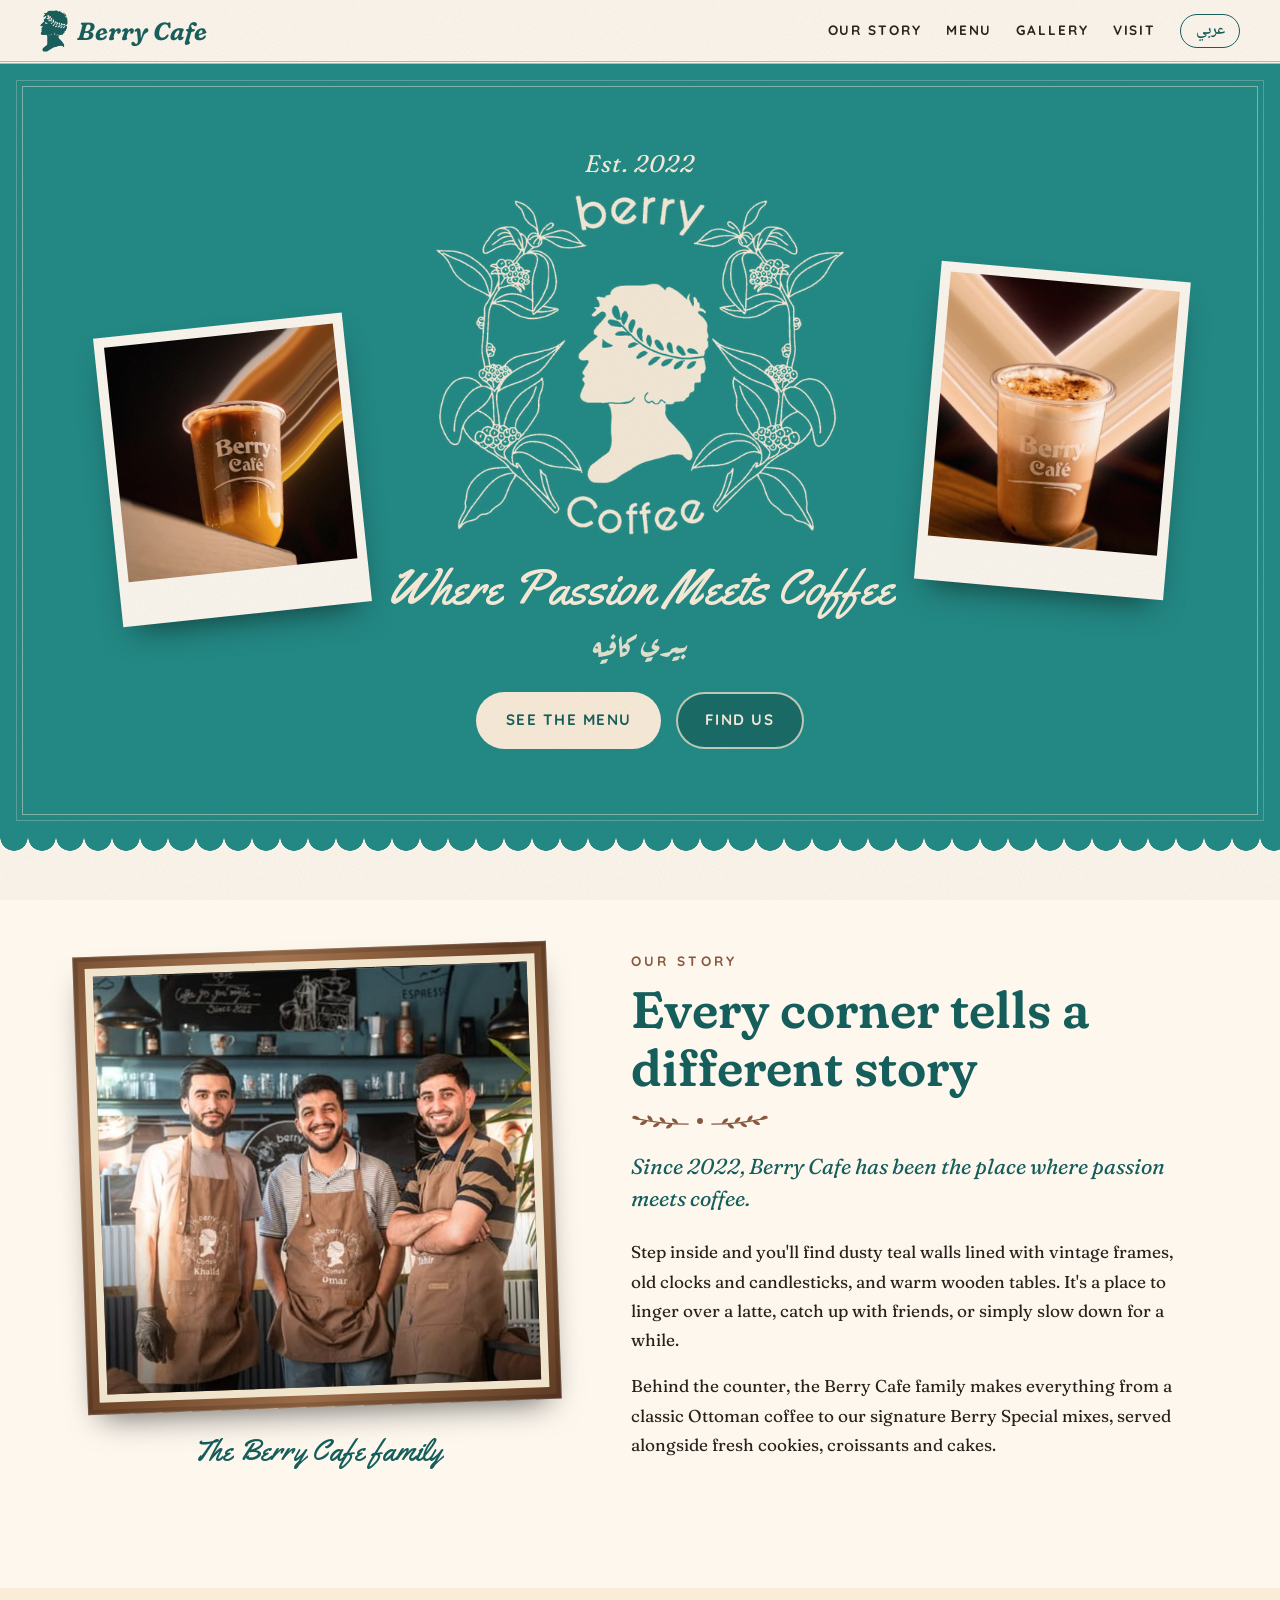
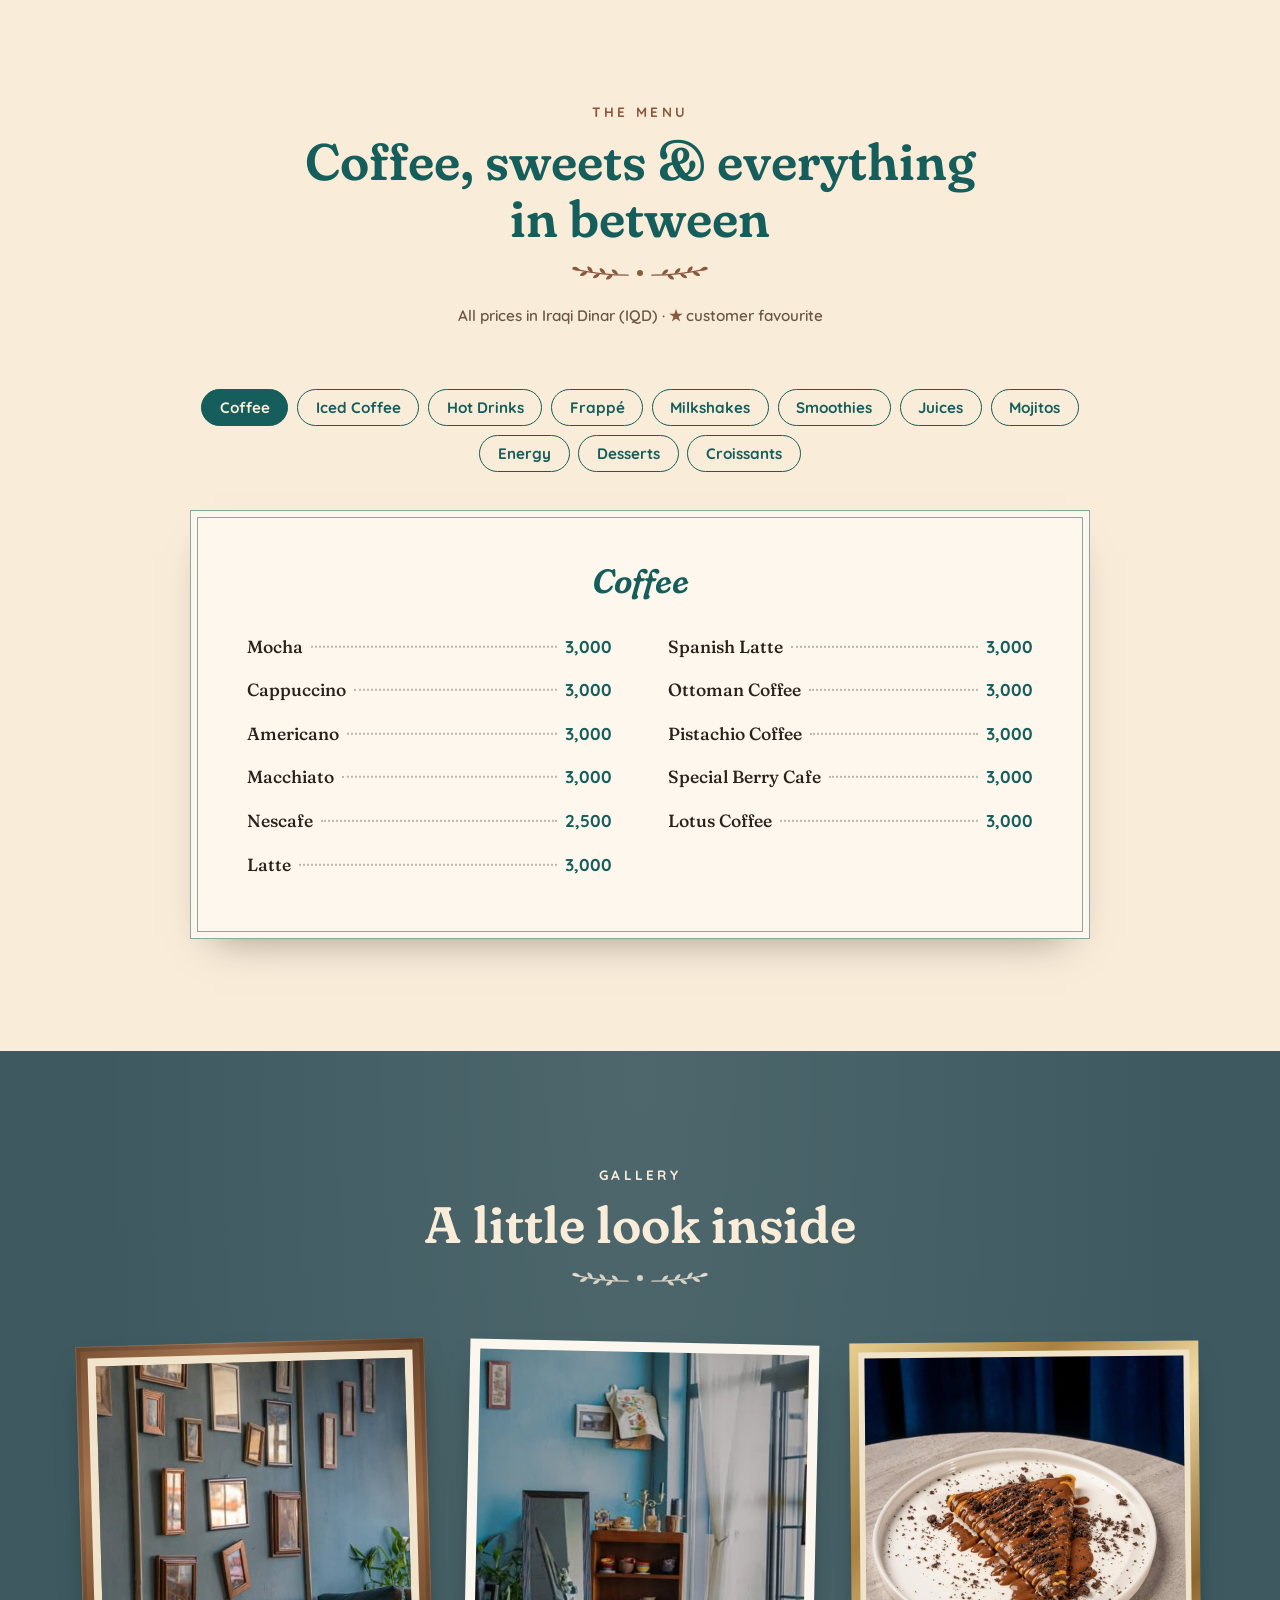
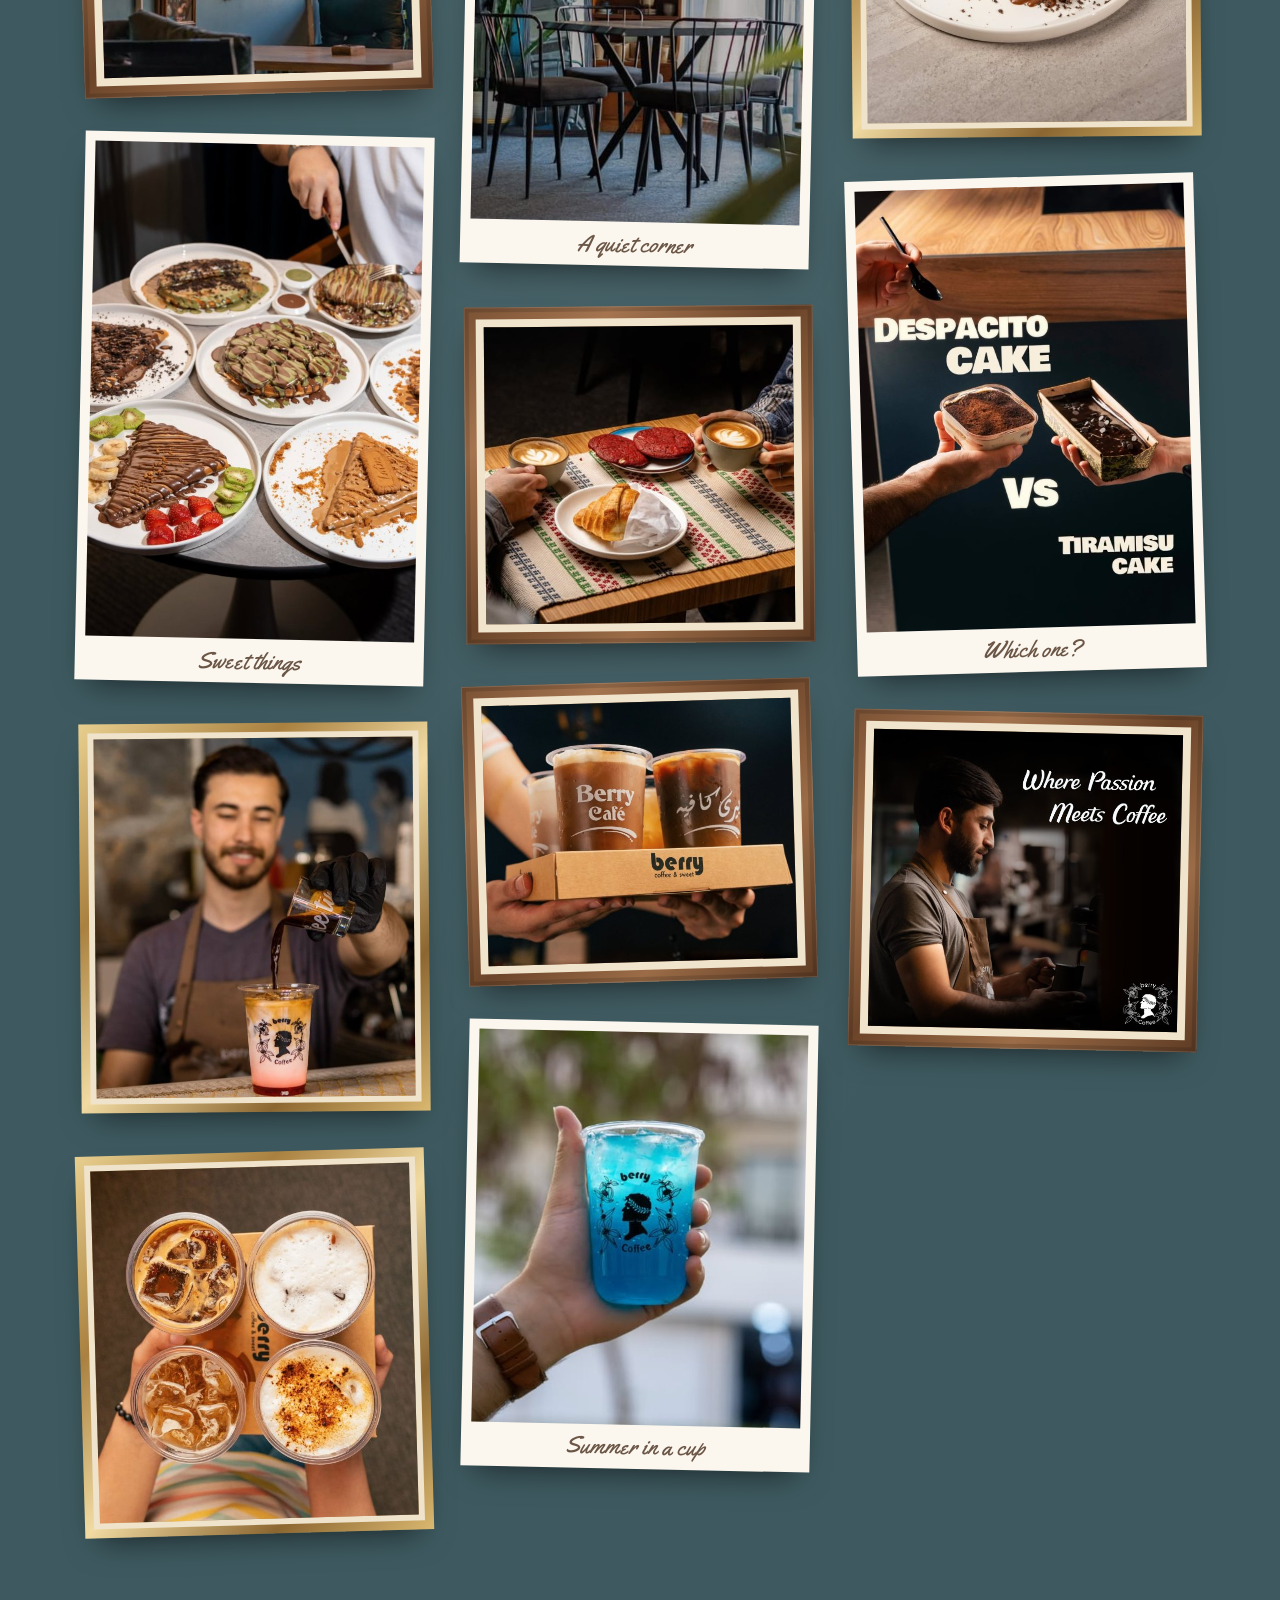
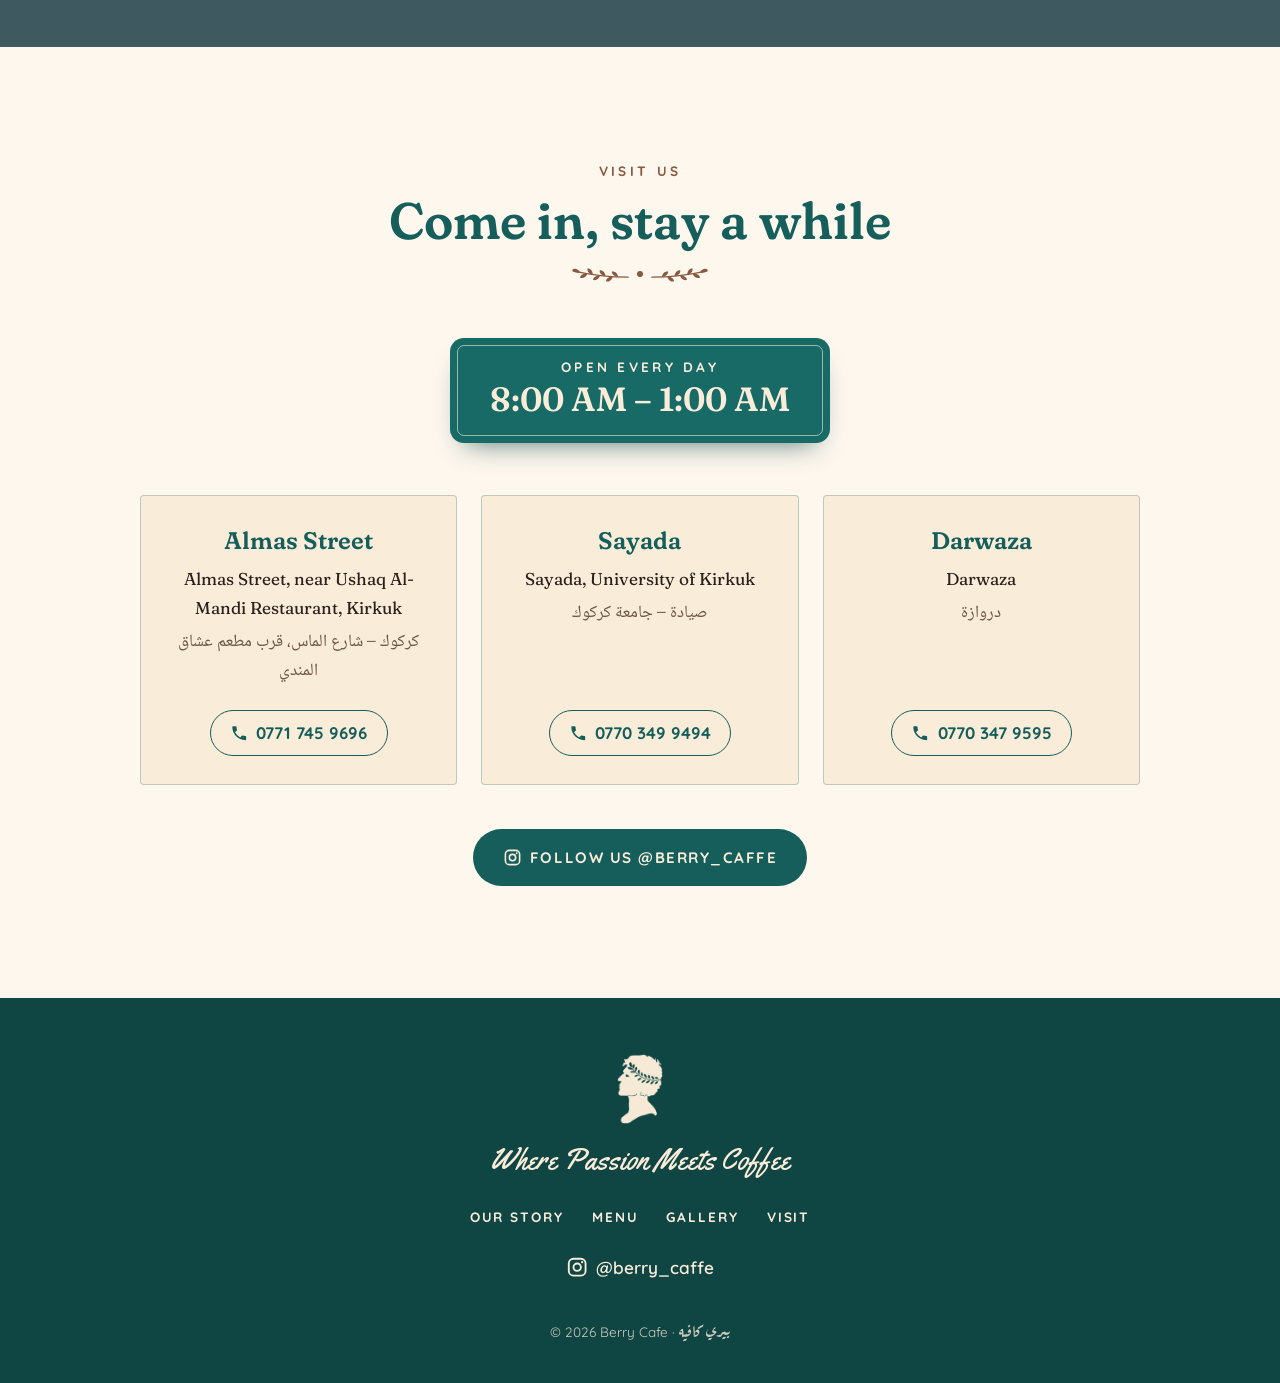
==== commit edad215e: "Add Arabic version, branch details and menu updates - New Arabic page (ar/index.html), right-to-left" ====
--- a/index.html
+++ b/index.html
@@ -4,7 +4,7 @@
   <meta charset="UTF-8">
   <meta name="viewport" content="width=device-width, initial-scale=1.0">
   <title>Berry Cafe | Where Passion Meets Coffee</title>
-  <meta name="description" content="Berry Cafe (بيري كافيه) is a cozy, vintage-style cafe serving hand-crafted coffee, iced lattes, mojitos, cookies, cakes and croissants since 2022.">
+  <meta name="description" content="Berry Cafe (بيري كافيه) is a cozy, vintage-style cafe in Kirkuk serving hand-crafted coffee, iced lattes, mojitos, cookies, cakes and croissants since 2022. Open every day, 8 AM to 1 AM.">
   <meta name="theme-color" content="#208985">
 
   <link rel="icon" type="image/png" href="images/favicon.png">
@@ -15,6 +15,8 @@
   <link href="https://fonts.googleapis.com/css2?family=Fraunces:ital,opsz,wght,SOFT,WONK@0,9..144,300..800,0..100,0..1;1,9..144,300..800,0..100,0..1&family=Quicksand:wght@500..700&family=Yellowtail&display=swap" rel="stylesheet">
   <!-- Arabic lettering: only the letters of "بيري كافيه" are downloaded -->
   <link href="https://fonts.googleapis.com/css2?family=Aref+Ruqaa:wght@700&text=%D8%A8%D9%8A%D8%B1%D9%8A%20%D9%83%D8%A7%D9%81%D9%8A%D9%87&display=swap" rel="stylesheet">
+  <!-- Arabic text for the branch addresses and the language button -->
+  <link href="https://fonts.googleapis.com/css2?family=Noto+Naskh+Arabic:wght@400..600&display=swap" rel="stylesheet">
   <link rel="stylesheet" href="css/styles.css">
   <script>document.documentElement.classList.add('js');</script>
 </head>
@@ -34,6 +36,14 @@
         <path transform="translate(54 5.6) rotate(-20)" d="M0 0 C3 -2.6 7 -2.6 9 0 C7 2.6 3 2.6 0 0Z"/>
       </g>
     </symbol>
+    <symbol id="icon-phone" viewBox="0 0 24 24">
+      <path fill="currentColor" d="M6.6 10.8a15.1 15.1 0 0 0 6.6 6.6l2.2-2.2a1 1 0 0 1 1-.24c1.1.37 2.3.57 3.6.57a1 1 0 0 1 1 1V20a1 1 0 0 1-1 1C10.6 21 3 13.4 3 4a1 1 0 0 1 1-1h3.5a1 1 0 0 1 1 1c0 1.3.2 2.5.57 3.6a1 1 0 0 1-.25 1z"/>
+    </symbol>
+    <symbol id="icon-instagram" viewBox="0 0 24 24">
+      <rect x="3" y="3" width="18" height="18" rx="5" fill="none" stroke="currentColor" stroke-width="2"/>
+      <circle cx="12" cy="12" r="4" fill="none" stroke="currentColor" stroke-width="2"/>
+      <circle cx="17.3" cy="6.7" r="1.2" fill="currentColor"/>
+    </symbol>
   </svg>
 
   <header class="site-header">
@@ -47,6 +57,7 @@
       <a href="#gallery">Gallery</a>
       <a href="#visit">Visit</a>
     </nav>
+    <a class="lang-switch" href="ar/index.html" lang="ar" hreflang="ar">عربي</a>
   </header>
 
   <main id="top">
@@ -218,7 +229,7 @@
             <h3>Mojitos</h3>
             <ul class="menu-list menu-list--two">
               <li><span class="item">Mango Mojito</span><span class="dots" aria-hidden="true"></span><span class="price">3,000</span></li>
-              <li><span class="item">Blue Bojito</span><span class="dots" aria-hidden="true"></span><span class="price">3,000</span></li>
+              <li><span class="item">Blue Mojito</span><span class="dots" aria-hidden="true"></span><span class="price">3,000</span></li>
               <li><span class="item">Kiwi Mojito</span><span class="dots" aria-hidden="true"></span><span class="price">3,000</span></li>
               <li><span class="item">Pineapple Mojito</span><span class="dots" aria-hidden="true"></span><span class="price">3,000</span></li>
               <li><span class="item">Strawberry Mojito</span><span class="dots" aria-hidden="true"></span><span class="price">3,000</span></li>
@@ -250,6 +261,8 @@
               <li><span class="item">Cheesecake <span class="pop" title="Customer favourite">&#9733;<span class="sr-only"> Customer favourite</span></span></span><span class="dots" aria-hidden="true"></span><span class="price">3,000</span><small class="note">Flavour depends on the day</small></li>
               <li><span class="item">Nutella Cake <span class="pop" title="Customer favourite">&#9733;<span class="sr-only"> Customer favourite</span></span></span><span class="dots" aria-hidden="true"></span><span class="price">3,500</span></li>
               <li><span class="item">Tres Leches Cake</span><span class="dots" aria-hidden="true"></span><span class="price">2,500</span></li>
+              <li><span class="item">Despacito Cake</span><span class="dots" aria-hidden="true"></span><span class="price">2,500</span></li>
+              <li><span class="item">Tiramisu Cake</span><span class="dots" aria-hidden="true"></span><span class="price">2,000</span></li>
               <li><span class="item">Chocolate Pancake</span><span class="dots" aria-hidden="true"></span><span class="price">4,000</span></li>
             </ul>
           </div>
@@ -306,6 +319,10 @@
           <figure class="frame frame--gold">
             <img src="images/chocolate-crepe.jpg" alt="A chocolate crepe topped with cookie crumbs" width="552" height="631" loading="lazy">
           </figure>
+          <figure class="frame frame--polaroid">
+            <img src="images/despacito-tiramisu.jpg" alt="A Despacito cake and a Tiramisu cake held side by side" width="587" height="786" loading="lazy">
+            <figcaption>Which one?</figcaption>
+          </figure>
           <figure class="frame frame--wood">
             <img src="images/barista-passion.jpg" alt="A barista steaming milk, with the words Where Passion Meets Coffee" width="615" height="590" loading="lazy">
           </figure>
@@ -314,7 +331,6 @@
     </section>
 
     <!-- ============ VISIT US ============ -->
-    <!-- Items marked class="todo" are placeholders waiting for real details -->
     <section id="visit" class="section section--paper">
       <div class="container">
         <header class="section-head">
@@ -325,21 +341,35 @@
           </div>
         </header>
 
-        <div class="visit-grid">
-          <div class="visit-card">
-            <h3>Opening Hours</h3>
-            <p class="todo">Opening hours</p>
-          </div>
-          <div class="visit-card">
-            <h3>Find Us</h3>
-            <p class="todo">Street address, city</p>
-          </div>
-          <div class="visit-card">
-            <h3>Say Hello</h3>
-            <p class="todo">Phone number</p>
-            <p class="todo">Instagram link</p>
-          </div>
-        </div>
+        <div class="open-sign">
+          <p class="open-sign-label">Open every day</p>
+          <p class="open-sign-hours">8:00 AM &ndash; 1:00 AM</p>
+        </div>
+
+        <div class="branch-grid">
+          <article class="branch-card">
+            <h3>Almas Street</h3>
+            <p>Almas Street, near Ushaq Al-Mandi Restaurant, Kirkuk</p>
+            <p class="branch-ar" lang="ar" dir="rtl">كركوك – شارع الماس، قرب مطعم عشاق المندي</p>
+            <a class="branch-phone" href="tel:+9647717459696"><svg aria-hidden="true"><use href="#icon-phone"/></svg><span dir="ltr">0771 745 9696</span></a>
+          </article>
+          <article class="branch-card">
+            <h3>Sayada</h3>
+            <p>Sayada, University of Kirkuk</p>
+            <p class="branch-ar" lang="ar" dir="rtl">صيادة – جامعة كركوك</p>
+            <a class="branch-phone" href="tel:+9647703499494"><svg aria-hidden="true"><use href="#icon-phone"/></svg><span dir="ltr">0770 349 9494</span></a>
+          </article>
+          <article class="branch-card">
+            <h3>Darwaza</h3>
+            <p>Darwaza</p>
+            <p class="branch-ar" lang="ar" dir="rtl">دروازة</p>
+            <a class="branch-phone" href="tel:+9647703479595"><svg aria-hidden="true"><use href="#icon-phone"/></svg><span dir="ltr">0770 347 9595</span></a>
+          </article>
+        </div>
+
+        <p class="social-link">
+          <a class="btn btn--teal" href="https://www.instagram.com/berry_caffe/" target="_blank" rel="noopener"><svg aria-hidden="true"><use href="#icon-instagram"/></svg>Follow us @berry_caffe</a>
+        </p>
       </div>
     </section>
 
@@ -354,6 +384,9 @@
       <a href="#gallery">Gallery</a>
       <a href="#visit">Visit</a>
     </nav>
+    <a class="footer-social" href="https://www.instagram.com/berry_caffe/" target="_blank" rel="noopener">
+      <svg aria-hidden="true"><use href="#icon-instagram"/></svg>@berry_caffe
+    </a>
     <p class="footer-copy">&copy; 2026 Berry Cafe &middot; <span lang="ar" dir="rtl">بيري كافيه</span></p>
   </footer>
 
--- a/css/styles.css
+++ b/css/styles.css
@@ -20,9 +20,11 @@
   --leather:     #88593F;  /* the brown aprons */
 
   --font-display: "Fraunces", Georgia, serif;
+  --font-body:    "Fraunces", Georgia, serif;
   --font-ui:      "Quicksand", "Segoe UI", sans-serif;
   --font-script:  "Yellowtail", "Brush Script MT", cursive;
-  --font-arabic:  "Aref Ruqaa", "Noto Naskh Arabic", serif;
+  --font-arabic:  "Aref Ruqaa", "Noto Naskh Arabic", serif;     /* Arabic lettering accents */
+  --font-arabic-text: "Noto Naskh Arabic", "Segoe UI", serif;   /* everyday Arabic text */
 
   --header-h: 72px;
 }
@@ -37,7 +39,7 @@
   margin: 0;
   background: var(--paper);
   color: var(--espresso);
-  font-family: var(--font-display);
+  font-family: var(--font-body);
   font-size: 1.075rem;
   line-height: 1.7;
   font-variation-settings: "SOFT" 50;
@@ -126,6 +128,7 @@
   display: flex;
   flex-wrap: wrap;
   gap: 0.25rem 1.5rem;
+  margin-inline-start: auto;
 }
 
 .site-header nav a {
@@ -146,12 +149,30 @@
   border-bottom-color: currentColor;
 }
 
+/* language button (English ⇄ عربي) */
+.lang-switch {
+  padding: 0.2rem 0.9rem;
+  font-weight: 600;
+  line-height: 1.6;
+  text-decoration: none;
+  color: var(--teal-deep);
+  border: 1.5px solid var(--teal-deep);
+  border-radius: 999px;
+  transition: background 0.2s, color 0.2s;
+}
+
+.lang-switch:hover { background: var(--teal-deep); color: var(--cream); }
+.lang-switch[lang="ar"] { font-family: var(--font-arabic-text); font-size: 1rem; }
+.lang-switch[lang="en"] { font-family: "Quicksand", sans-serif; font-size: 0.9rem; letter-spacing: 0.04em; }
+
 @media (max-width: 560px) {
-  .site-header nav { width: 100%; justify-content: space-between; }
+  .brand { order: 1; }
+  .lang-switch { order: 2; }
+  .site-header nav { order: 3; width: 100%; justify-content: space-between; }
   .site-header nav a { font-size: 0.75rem; letter-spacing: 0.1em; }
   .brand img { height: 34px; }
   .brand span { font-size: 1.3rem; }
-  :root { --header-h: 96px; }
+  :root { --header-h: 100px; }
 }
 
 /* ---------- Buttons ---------- */
@@ -175,7 +196,15 @@
   box-shadow: 0 8px 18px -8px rgba(0, 0, 0, 0.45);
 }
 
+.btn svg {
+  width: 1.25em;
+  height: 1.25em;
+  margin-inline-end: 0.55em;
+  vertical-align: -0.25em;
+}
+
 .btn--cream { background: var(--cream); color: var(--teal-deep); }
+.btn--teal  { background: var(--teal-deep); color: var(--cream); }
 
 .btn--ghost {
   background: var(--teal-button);
@@ -254,6 +283,17 @@
   opacity: 0.9;
 }
 
+/* "Berry Cafe" under the tagline on the Arabic page */
+.hero-latin {
+  margin: 0.35rem 0 1.75rem;
+  font-family: "Fraunces", Georgia, serif;
+  font-style: italic;
+  font-weight: 600;
+  font-size: 1.7rem;
+  line-height: 1.4;
+  opacity: 0.9;
+}
+
 .hero-actions {
   display: flex;
   flex-wrap: wrap;
@@ -572,39 +612,96 @@
 
 /* ---------- Visit ---------- */
 
-.visit-grid {
+/* opening hours, styled like a shop sign */
+.open-sign {
+  width: fit-content;
+  max-width: 100%;
+  margin: 0 auto clamp(2.5rem, 5vw, 3.25rem);
+  padding: 1.1rem 2.5rem 1.3rem;
+  text-align: center;
+  color: var(--cream);
+  background: var(--teal-button);
+  border-radius: 14px;
+  outline: 1.5px solid rgba(249, 236, 217, 0.6);
+  outline-offset: -8px;
+  box-shadow: 0 14px 28px -16px rgba(15, 70, 68, 0.8);
+}
+
+.open-sign p { margin: 0; }
+
+.open-sign-label {
+  font-family: var(--font-ui);
+  font-weight: 700;
+  font-size: 0.85rem;
+  letter-spacing: 0.24em;
+  text-transform: uppercase;
+}
+
+.open-sign-hours {
+  font-family: var(--font-display);
+  font-weight: 600;
+  font-size: clamp(1.6rem, 4.5vw, 2.1rem);
+  line-height: 1.3;
+}
+
+.branch-grid {
   display: grid;
-  grid-template-columns: repeat(auto-fit, minmax(240px, 1fr));
+  grid-template-columns: repeat(auto-fit, minmax(250px, 1fr));
   gap: 1.5rem;
-  max-width: 980px;
+  max-width: 1000px;
   margin: 0 auto;
 }
 
-.visit-card {
-  padding: 2rem 1.5rem;
+.branch-card {
+  display: flex;
+  flex-direction: column;
+  align-items: center;
+  gap: 0.35rem;
+  padding: 2rem 1.5rem 1.75rem;
   text-align: center;
   background: var(--cream);
   border: 1px solid rgba(21, 94, 91, 0.25);
   border-radius: 4px;
 }
 
-.visit-card h3 {
-  margin-bottom: 0.75rem;
+.branch-card h3 {
+  margin-bottom: 0.25rem;
   font-weight: 600;
   font-size: 1.5rem;
   color: var(--teal-deep);
 }
 
-.visit-card p { margin: 0.25rem 0; }
-
-/* placeholder text still waiting for real details */
-.todo {
-  font-style: italic;
-  color: var(--leather);
-}
-
-.todo::before { content: "[ "; }
-.todo::after  { content: " ]"; }
+.branch-card p { margin: 0; }
+.branch-card p:last-of-type { margin-bottom: 1.1rem; }
+
+.branch-ar {
+  font-family: var(--font-arabic-text);
+  color: var(--espresso-soft);
+}
+
+.branch-phone {
+  display: inline-flex;
+  align-items: center;
+  gap: 0.5rem;
+  margin-top: auto;
+  padding: 0.5rem 1.2rem;
+  font-family: var(--font-ui);
+  font-weight: 700;
+  font-size: 1.05rem;
+  color: var(--teal-deep);
+  text-decoration: none;
+  border: 1.5px solid var(--teal-deep);
+  border-radius: 999px;
+  transition: background 0.2s, color 0.2s;
+}
+
+.branch-phone:hover { background: var(--teal-deep); color: var(--cream); }
+.branch-phone svg { width: 1.1em; height: 1.1em; }
+
+.social-link {
+  margin: 2.75rem 0 0;
+  text-align: center;
+}
 
 /* ---------- Footer ---------- */
 
@@ -653,7 +750,57 @@
   opacity: 0.8;
 }
 
-.footer-copy span { font-family: var(--font-arabic); font-size: 1.05rem; }
+.footer-copy span:lang(ar) { font-family: var(--font-arabic); font-size: 1.05rem; }
+
+.footer-social {
+  display: inline-flex;
+  align-items: center;
+  gap: 0.45rem;
+  margin-top: 1.5rem;
+  font-family: var(--font-ui);
+  font-weight: 600;
+  color: var(--cream);
+  text-decoration: none;
+}
+
+.footer-social:hover { text-decoration: underline; }
+.footer-social svg { width: 1.3em; height: 1.3em; }
+
+/* ---------- Arabic version (ar/index.html) ---------- */
+
+html[lang="ar"] {
+  --font-display: "El Messiri", "Noto Naskh Arabic", serif;
+  --font-body:    var(--font-arabic-text);
+  --font-ui:      "El Messiri", "Noto Naskh Arabic", sans-serif;
+  --font-script:  var(--font-arabic);
+}
+
+html[lang="ar"] body { line-height: 1.9; }
+html[lang="ar"] :is(h1, h2, h3) { line-height: 1.4; }
+
+/* Arabic letters join together, so no letter spacing, capitals or slanted text */
+html[lang="ar"] :is(.kicker, .btn, .menu-tab, .open-sign-label, .site-header nav a, .site-footer nav a) {
+  letter-spacing: 0;
+  text-transform: none;
+}
+
+html[lang="ar"] :is(.brand span, .hero-est, .lead, .menu-panel h3, .menu-list .note) { font-style: normal; }
+
+html[lang="ar"] .kicker { font-size: 1rem; }
+html[lang="ar"] .btn { font-size: 1.05rem; }
+html[lang="ar"] :is(.site-header nav a, .site-footer nav a) { font-size: 1rem; font-weight: 600; }
+html[lang="ar"] .brand span { font-family: var(--font-arabic); font-weight: 700; font-size: 1.6rem; }
+html[lang="ar"] .hero-est { font-size: 1.35rem; }
+html[lang="ar"] .hero-tagline { font-weight: 700; line-height: 1.5; }
+html[lang="ar"] :is(.story-photo figcaption, .frame--polaroid figcaption, .footer-tagline) { font-weight: 700; }
+
+/* point the laurel sprigs outwards when reading right to left */
+[dir="rtl"] .ornament svg { transform: scaleX(-1); }
+[dir="rtl"] .ornament svg.flip { transform: none; }
+
+@media (max-width: 560px) {
+  html[lang="ar"] .site-header nav a { font-size: 0.95rem; }
+}
 
 /* ---------- Respect "reduce motion" settings ---------- */
 
